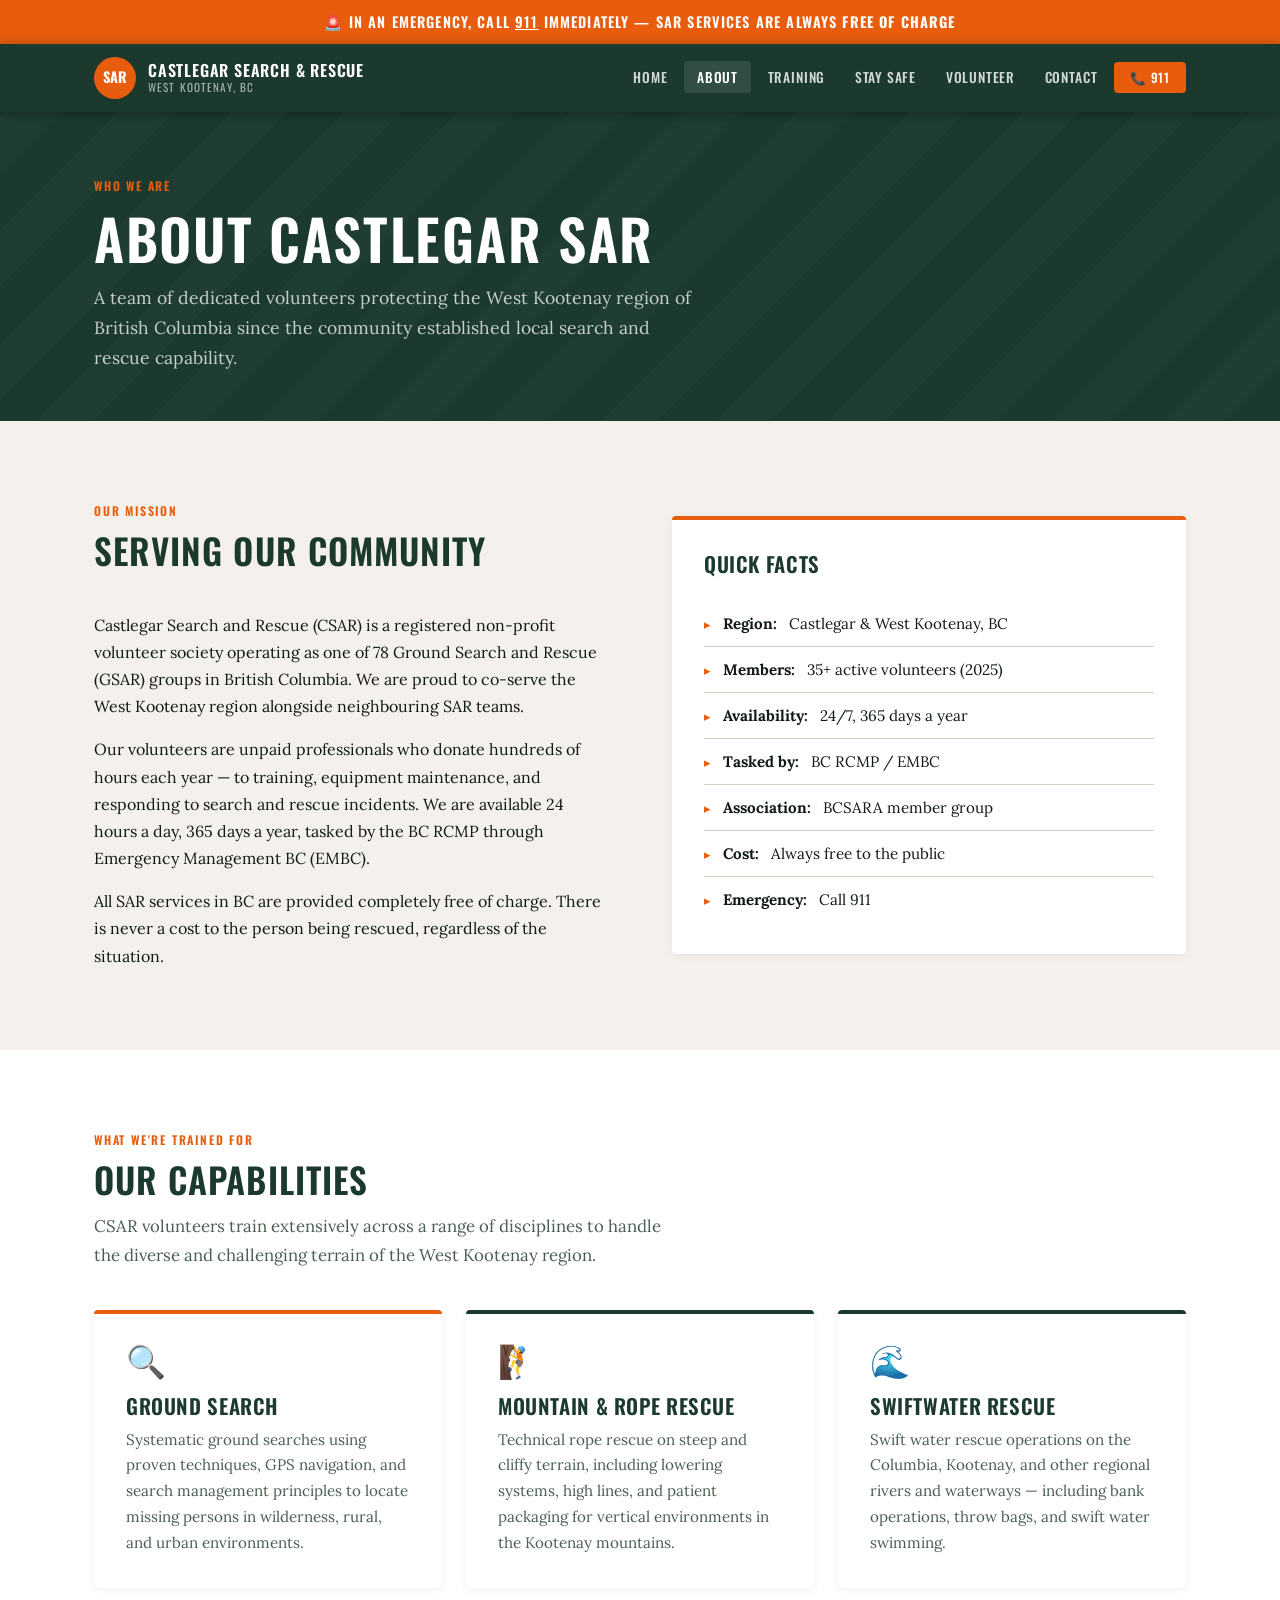
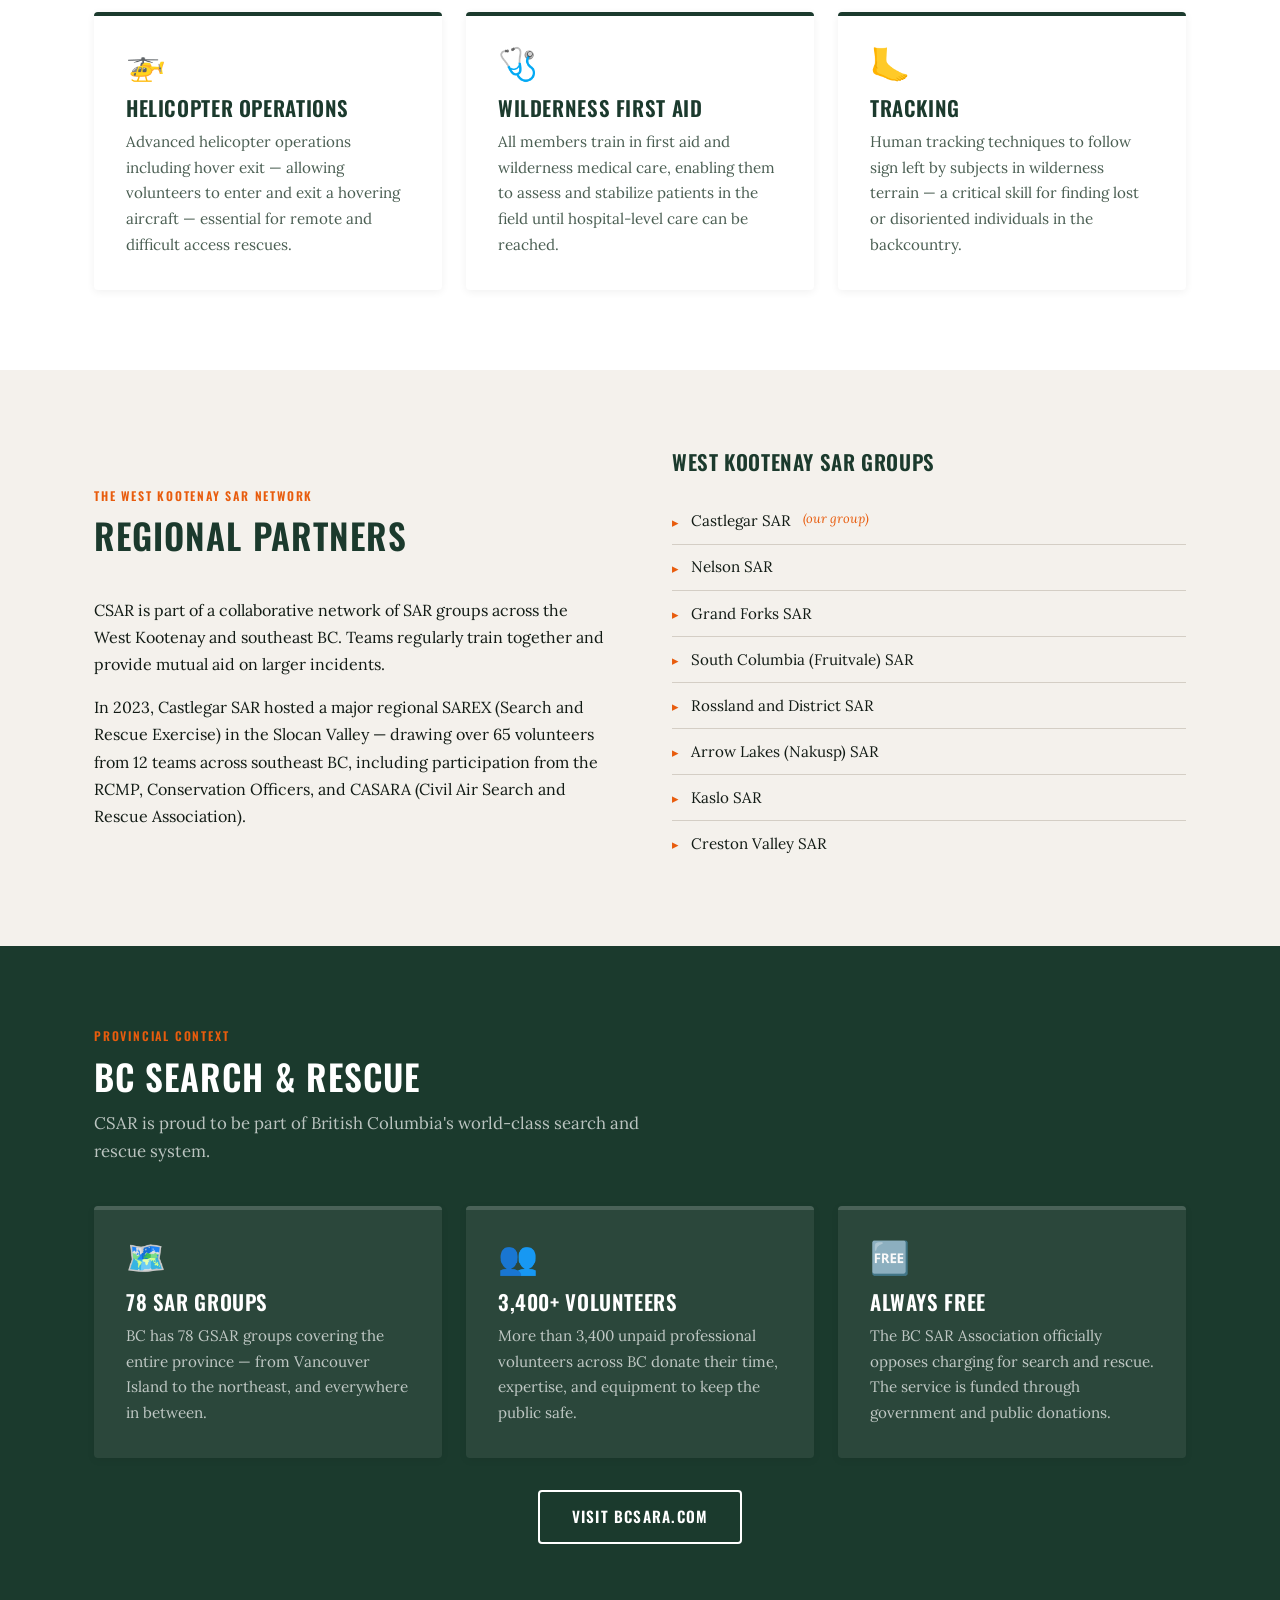
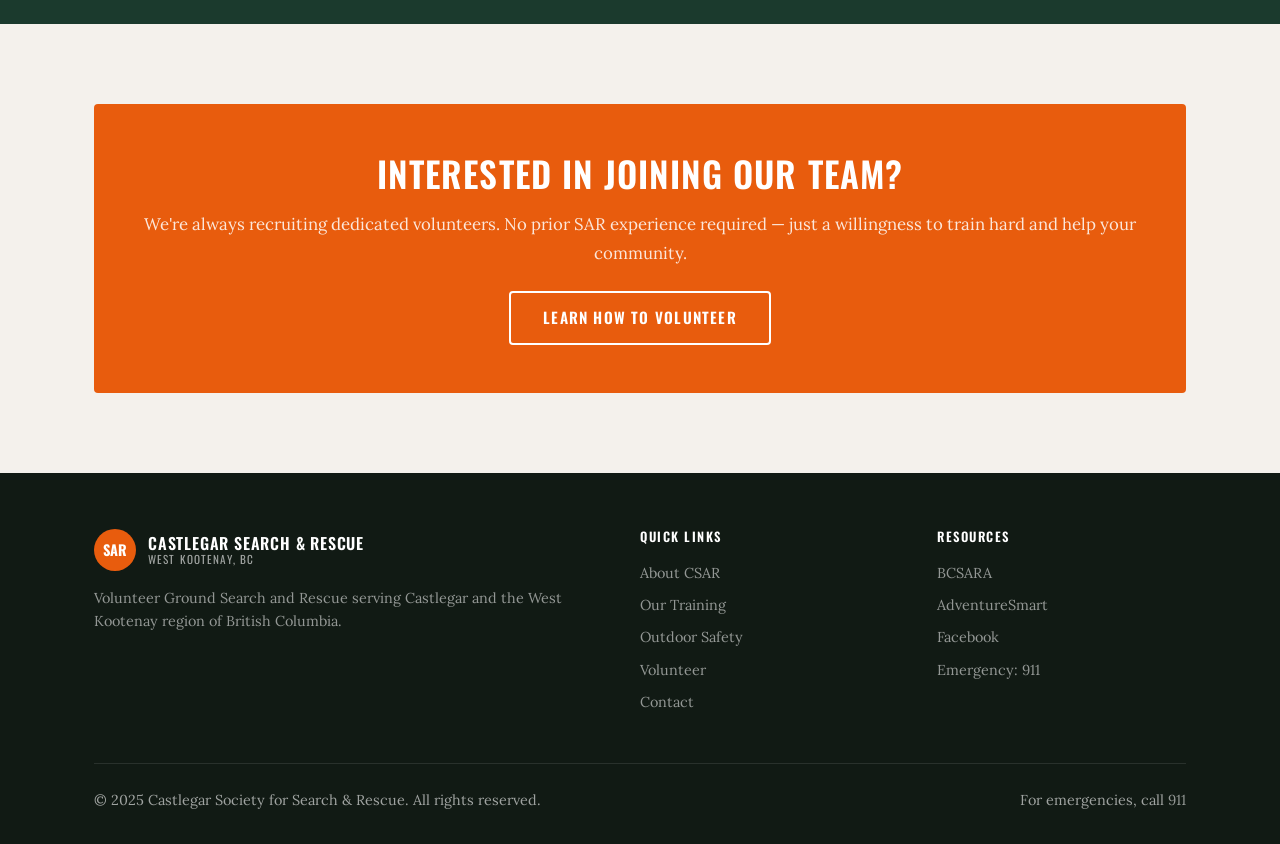
==== www/pages/about.html @ 236cebc7 "Add CSAR website with Docker deployment - Implement static informational website for Castlegar Searc" ====
<!DOCTYPE html>
<html lang="en">
<head>
  <meta charset="UTF-8" />
  <meta name="viewport" content="width=device-width, initial-scale=1.0" />
  <title>About Us | Castlegar Search and Rescue</title>
  <meta name="description" content="Learn about Castlegar Search and Rescue — our mission, history, capabilities, and the West Kootenay region we serve." />
  <link rel="stylesheet" href="../css/style.css" />
  <style>
    .fade-in { opacity: 0; transform: translateY(16px); transition: opacity 0.5s ease, transform 0.5s ease; }
    .fade-in.visible { opacity: 1; transform: none; }
  </style>
</head>
<body>

  <div class="emergency-banner">
    🚨 In an emergency, call <a href="tel:911">911</a> immediately — SAR services are always <strong>free of charge</strong>
  </div>

  <header class="site-header">
    <div class="container nav-inner">
      <a href="../index.html" class="nav-logo">
        <div class="nav-logo-icon">SAR</div>
        <div class="nav-logo-text">
          Castlegar Search &amp; Rescue
          <span>West Kootenay, BC</span>
        </div>
      </a>
      <button class="nav-toggle" aria-label="Toggle navigation" aria-expanded="false">
        <span></span><span></span><span></span>
      </button>
      <ul class="nav-links">
        <li><a href="../index.html">Home</a></li>
        <li><a href="about.html" class="active">About</a></li>
        <li><a href="training.html">Training</a></li>
        <li><a href="safety.html">Stay Safe</a></li>
        <li><a href="volunteer.html">Volunteer</a></li>
        <li><a href="contact.html">Contact</a></li>
        <li><a href="tel:911" class="btn--emergency">📞 911</a></li>
      </ul>
    </div>
  </header>

  <main>

    <div class="page-hero">
      <div class="container">
        <span class="eyebrow">Who We Are</span>
        <h1>About Castlegar SAR</h1>
        <p>A team of dedicated volunteers protecting the West Kootenay region of British Columbia since the community established local search and rescue capability.</p>
      </div>
    </div>

    <!-- Mission -->
    <section class="section">
      <div class="container">
        <div class="two-col">
          <div>
            <div class="section-header">
              <span class="eyebrow">Our Mission</span>
              <h2>Serving Our Community</h2>
            </div>
            <p>
              Castlegar Search and Rescue (CSAR) is a registered non-profit volunteer society operating as one of 78 Ground Search and Rescue (GSAR) groups in British Columbia. We are proud to co-serve the West Kootenay region alongside neighbouring SAR teams.
            </p>
            <p>
              Our volunteers are unpaid professionals who donate hundreds of hours each year — to training, equipment maintenance, and responding to search and rescue incidents. We are available 24 hours a day, 365 days a year, tasked by the BC RCMP through Emergency Management BC (EMBC).
            </p>
            <p>
              All SAR services in BC are provided completely free of charge. There is never a cost to the person being rescued, regardless of the situation.
            </p>
          </div>
          <div>
            <div class="card" style="border-top-color:var(--color-accent);">
              <h3 style="color:var(--color-primary);margin-bottom:1.25rem;">Quick Facts</h3>
              <ul class="info-list">
                <li><strong>Region:</strong> Castlegar &amp; West Kootenay, BC</li>
                <li><strong>Members:</strong> 35+ active volunteers (2025)</li>
                <li><strong>Availability:</strong> 24/7, 365 days a year</li>
                <li><strong>Tasked by:</strong> BC RCMP / EMBC</li>
                <li><strong>Association:</strong> BCSARA member group</li>
                <li><strong>Cost:</strong> Always free to the public</li>
                <li><strong>Emergency:</strong> Call 911</li>
              </ul>
            </div>
          </div>
        </div>
      </div>
    </section>

    <!-- Capabilities -->
    <section class="section section--alt">
      <div class="container">
        <div class="section-header">
          <span class="eyebrow">What We're Trained For</span>
          <h2>Our Capabilities</h2>
          <p>CSAR volunteers train extensively across a range of disciplines to handle the diverse and challenging terrain of the West Kootenay region.</p>
        </div>
        <div class="cards-grid">
          <div class="card card--accent">
            <div class="card-icon">🔍</div>
            <h3>Ground Search</h3>
            <p>Systematic ground searches using proven techniques, GPS navigation, and search management principles to locate missing persons in wilderness, rural, and urban environments.</p>
          </div>
          <div class="card">
            <div class="card-icon">🧗</div>
            <h3>Mountain &amp; Rope Rescue</h3>
            <p>Technical rope rescue on steep and cliffy terrain, including lowering systems, high lines, and patient packaging for vertical environments in the Kootenay mountains.</p>
          </div>
          <div class="card">
            <div class="card-icon">🌊</div>
            <h3>Swiftwater Rescue</h3>
            <p>Swift water rescue operations on the Columbia, Kootenay, and other regional rivers and waterways — including bank operations, throw bags, and swift water swimming.</p>
          </div>
          <div class="card">
            <div class="card-icon">🚁</div>
            <h3>Helicopter Operations</h3>
            <p>Advanced helicopter operations including hover exit — allowing volunteers to enter and exit a hovering aircraft — essential for remote and difficult access rescues.</p>
          </div>
          <div class="card">
            <div class="card-icon">🩺</div>
            <h3>Wilderness First Aid</h3>
            <p>All members train in first aid and wilderness medical care, enabling them to assess and stabilize patients in the field until hospital-level care can be reached.</p>
          </div>
          <div class="card">
            <div class="card-icon">🦶</div>
            <h3>Tracking</h3>
            <p>Human tracking techniques to follow sign left by subjects in wilderness terrain — a critical skill for finding lost or disoriented individuals in the backcountry.</p>
          </div>
        </div>
      </div>
    </section>

    <!-- Regional Partners -->
    <section class="section">
      <div class="container">
        <div class="two-col">
          <div>
            <div class="section-header">
              <span class="eyebrow">The West Kootenay SAR Network</span>
              <h2>Regional Partners</h2>
            </div>
            <p>
              CSAR is part of a collaborative network of SAR groups across the West Kootenay and southeast BC. Teams regularly train together and provide mutual aid on larger incidents.
            </p>
            <p>
              In 2023, Castlegar SAR hosted a major regional SAREX (Search and Rescue Exercise) in the Slocan Valley — drawing over 65 volunteers from 12 teams across southeast BC, including participation from the RCMP, Conservation Officers, and CASARA (Civil Air Search and Rescue Association).
            </p>
          </div>
          <div>
            <h3 style="color:var(--color-primary);margin-bottom:1rem;font-family:'Oswald',sans-serif;letter-spacing:0.03em;text-transform:uppercase;">West Kootenay SAR Groups</h3>
            <ul class="info-list">
              <li>Castlegar SAR <em style="color:var(--color-accent);font-size:0.8rem;">(our group)</em></li>
              <li>Nelson SAR</li>
              <li>Grand Forks SAR</li>
              <li>South Columbia (Fruitvale) SAR</li>
              <li>Rossland and District SAR</li>
              <li>Arrow Lakes (Nakusp) SAR</li>
              <li>Kaslo SAR</li>
              <li>Creston Valley SAR</li>
            </ul>
          </div>
        </div>
      </div>
    </section>

    <!-- BCSARA Context -->
    <section class="section section--dark">
      <div class="container">
        <div class="section-header">
          <span class="eyebrow">Provincial Context</span>
          <h2>BC Search &amp; Rescue</h2>
          <p>CSAR is proud to be part of British Columbia's world-class search and rescue system.</p>
        </div>
        <div class="cards-grid" style="margin-top:2rem;">
          <div class="card" style="background:rgba(255,255,255,0.07);border-color:rgba(255,255,255,0.15);color:#fff;">
            <div class="card-icon">🗺️</div>
            <h3 style="color:#fff;">78 SAR Groups</h3>
            <p style="color:rgba(255,255,255,0.7);">BC has 78 GSAR groups covering the entire province — from Vancouver Island to the northeast, and everywhere in between.</p>
          </div>
          <div class="card" style="background:rgba(255,255,255,0.07);border-color:rgba(255,255,255,0.15);color:#fff;">
            <div class="card-icon">👥</div>
            <h3 style="color:#fff;">3,400+ Volunteers</h3>
            <p style="color:rgba(255,255,255,0.7);">More than 3,400 unpaid professional volunteers across BC donate their time, expertise, and equipment to keep the public safe.</p>
          </div>
          <div class="card" style="background:rgba(255,255,255,0.07);border-color:rgba(255,255,255,0.15);color:#fff;">
            <div class="card-icon">🆓</div>
            <h3 style="color:#fff;">Always Free</h3>
            <p style="color:rgba(255,255,255,0.7);">The BC SAR Association officially opposes charging for search and rescue. The service is funded through government and public donations.</p>
          </div>
        </div>
        <div style="margin-top:2rem;text-align:center;">
          <a href="https://bcsara.com" target="_blank" rel="noopener" class="btn btn--outline">Visit BCSARA.com</a>
        </div>
      </div>
    </section>

    <!-- CTA -->
    <section class="section">
      <div class="container">
        <div class="cta-block">
          <h2>Interested in Joining Our Team?</h2>
          <p>We're always recruiting dedicated volunteers. No prior SAR experience required — just a willingness to train hard and help your community.</p>
          <a href="volunteer.html" class="btn btn--outline">Learn How to Volunteer</a>
        </div>
      </div>
    </section>

  </main>

  <footer class="site-footer">
    <div class="container">
      <div class="footer-grid">
        <div class="footer-brand">
          <a href="../index.html" class="nav-logo" style="margin-bottom:1rem;">
            <div class="nav-logo-icon">SAR</div>
            <div class="nav-logo-text" style="color:#fff;">
              Castlegar Search &amp; Rescue
              <span>West Kootenay, BC</span>
            </div>
          </a>
          <p>Volunteer Ground Search and Rescue serving Castlegar and the West Kootenay region of British Columbia.</p>
        </div>
        <div class="footer-col">
          <h4>Quick Links</h4>
          <ul>
            <li><a href="about.html">About CSAR</a></li>
            <li><a href="training.html">Our Training</a></li>
            <li><a href="safety.html">Outdoor Safety</a></li>
            <li><a href="volunteer.html">Volunteer</a></li>
            <li><a href="contact.html">Contact</a></li>
          </ul>
        </div>
        <div class="footer-col">
          <h4>Resources</h4>
          <ul>
            <li><a href="https://bcsara.com" target="_blank" rel="noopener">BCSARA</a></li>
            <li><a href="https://www.adventuresmart.ca" target="_blank" rel="noopener">AdventureSmart</a></li>
            <li><a href="https://www.facebook.com/CastlegarSAR" target="_blank" rel="noopener">Facebook</a></li>
            <li><a href="tel:911">Emergency: 911</a></li>
          </ul>
        </div>
      </div>
      <div class="footer-bottom">
        <span>© 2025 Castlegar Society for Search &amp; Rescue. All rights reserved.</span>
        <span>For emergencies, call <a href="tel:911">911</a></span>
      </div>
    </div>
  </footer>

  <script src="../js/main.js"></script>
</body>
</html>
---- www/css/style.css ----
/* ============================================
   Castlegar Search and Rescue — Global Styles
   ============================================ */

@import url('https://fonts.googleapis.com/css2?family=Oswald:wght@400;500;600;700&family=Lora:ital,wght@0,400;0,500;0,600;1,400&display=swap');

/* ── CSS Variables ─────────────────────────── */
:root {
  --color-primary:  #1B3A2D;
  --color-accent:   #E85C0D;
  --color-light:    #F4F1EC;
  --color-dark:     #111A14;
  --color-mid:      #4A5E52;
  --color-white:    #FFFFFF;
  --color-border:   #D4CEC5;

  --font-heading: 'Oswald', sans-serif;
  --font-body:    'Lora', serif;

  --max-width: 1140px;
  --radius: 4px;
  --transition: 0.25s ease;
}

/* ── Reset ─────────────────────────────────── */
*, *::before, *::after { box-sizing: border-box; margin: 0; padding: 0; }
html { scroll-behavior: smooth; font-size: 16px; }
body {
  font-family: var(--font-body);
  color: var(--color-dark);
  background: var(--color-light);
  line-height: 1.7;
}
img { display: block; max-width: 100%; }
a { color: inherit; text-decoration: none; }
ul { list-style: none; }

/* ── Typography ────────────────────────────── */
h1, h2, h3, h4, h5 {
  font-family: var(--font-heading);
  font-weight: 600;
  line-height: 1.2;
  letter-spacing: 0.03em;
  text-transform: uppercase;
}
h1 { font-size: clamp(2rem, 5vw, 3.5rem); }
h2 { font-size: clamp(1.5rem, 3vw, 2.2rem); }
h3 { font-size: 1.3rem; }
p  { margin-bottom: 1rem; }
p:last-child { margin-bottom: 0; }

/* ── Layout Helpers ────────────────────────── */
.container {
  max-width: var(--max-width);
  margin: 0 auto;
  padding: 0 1.5rem;
}
.section {
  padding: 5rem 0;
}
.section--alt {
  background: var(--color-white);
}
.section--dark {
  background: var(--color-primary);
  color: var(--color-light);
}

/* ── Buttons ───────────────────────────────── */
.btn {
  display: inline-block;
  padding: 0.75rem 2rem;
  font-family: var(--font-heading);
  font-size: 0.95rem;
  font-weight: 600;
  letter-spacing: 0.08em;
  text-transform: uppercase;
  border-radius: var(--radius);
  cursor: pointer;
  transition: var(--transition);
  border: 2px solid transparent;
}
.btn--primary {
  background: var(--color-accent);
  color: var(--color-white);
  border-color: var(--color-accent);
}
.btn--primary:hover {
  background: transparent;
  color: var(--color-accent);
}
.btn--outline {
  background: transparent;
  color: var(--color-white);
  border-color: var(--color-white);
}
.btn--outline:hover {
  background: var(--color-white);
  color: var(--color-primary);
}
.btn--dark {
  background: var(--color-primary);
  color: var(--color-white);
  border-color: var(--color-primary);
}
.btn--dark:hover {
  background: transparent;
  color: var(--color-primary);
}

/* ── Navigation ────────────────────────────── */
.site-header {
  position: sticky;
  top: 0;
  z-index: 100;
  background: var(--color-primary);
  box-shadow: 0 2px 12px rgba(0,0,0,0.3);
}
.nav-inner {
  display: flex;
  align-items: center;
  justify-content: space-between;
  height: 68px;
}
.nav-logo {
  display: flex;
  align-items: center;
  gap: 0.75rem;
  color: var(--color-white);
}
.nav-logo-icon {
  width: 42px;
  height: 42px;
  background: var(--color-accent);
  border-radius: 50%;
  display: flex;
  align-items: center;
  justify-content: center;
  font-family: var(--font-heading);
  font-weight: 700;
  font-size: 0.9rem;
  color: var(--color-white);
  flex-shrink: 0;
}
.nav-logo-text {
  font-family: var(--font-heading);
  font-weight: 600;
  font-size: 1rem;
  letter-spacing: 0.05em;
  text-transform: uppercase;
  line-height: 1.2;
}
.nav-logo-text span {
  display: block;
  font-size: 0.7rem;
  font-weight: 400;
  color: rgba(255,255,255,0.6);
  letter-spacing: 0.1em;
}
.nav-links {
  display: flex;
  gap: 0.25rem;
  align-items: center;
}
.nav-links a {
  font-family: var(--font-heading);
  font-size: 0.85rem;
  font-weight: 500;
  letter-spacing: 0.06em;
  text-transform: uppercase;
  color: rgba(255,255,255,0.8);
  padding: 0.4rem 0.8rem;
  border-radius: var(--radius);
  transition: var(--transition);
}
.nav-links a:hover,
.nav-links a.active {
  color: var(--color-white);
  background: rgba(255,255,255,0.1);
}
.nav-links .btn--emergency {
  background: var(--color-accent);
  color: var(--color-white);
  padding: 0.4rem 1rem;
  border-radius: var(--radius);
  font-size: 0.8rem;
}
.nav-links .btn--emergency:hover {
  background: #c94e0a;
}
.nav-toggle {
  display: none;
  flex-direction: column;
  gap: 5px;
  cursor: pointer;
  padding: 0.5rem;
  background: none;
  border: none;
}
.nav-toggle span {
  display: block;
  width: 24px;
  height: 2px;
  background: var(--color-white);
  border-radius: 2px;
  transition: var(--transition);
}

/* ── Emergency Banner ──────────────────────── */
.emergency-banner {
  background: var(--color-accent);
  color: var(--color-white);
  text-align: center;
  padding: 0.6rem 1.5rem;
  font-family: var(--font-heading);
  font-size: 0.9rem;
  font-weight: 600;
  letter-spacing: 0.08em;
  text-transform: uppercase;
}
.emergency-banner a {
  color: var(--color-white);
  text-decoration: underline;
}

/* ── Hero ───────────────────────────────────── */
.hero {
  background: var(--color-primary);
  color: var(--color-white);
  padding: 6rem 0 5rem;
  position: relative;
  overflow: hidden;
}
.hero::before {
  content: '';
  position: absolute;
  inset: 0;
  background: 
    repeating-linear-gradient(
      -45deg,
      transparent,
      transparent 40px,
      rgba(255,255,255,0.02) 40px,
      rgba(255,255,255,0.02) 80px
    );
}
.hero-inner {
  position: relative;
  z-index: 1;
  max-width: 780px;
}
.hero-badge {
  display: inline-block;
  background: var(--color-accent);
  color: var(--color-white);
  font-family: var(--font-heading);
  font-size: 0.75rem;
  font-weight: 600;
  letter-spacing: 0.15em;
  text-transform: uppercase;
  padding: 0.3rem 0.9rem;
  border-radius: 2px;
  margin-bottom: 1.5rem;
}
.hero h1 {
  margin-bottom: 1.25rem;
  color: var(--color-white);
}
.hero h1 span { color: var(--color-accent); }
.hero-lead {
  font-size: 1.15rem;
  color: rgba(255,255,255,0.8);
  margin-bottom: 2rem;
  max-width: 600px;
}
.hero-actions { display: flex; gap: 1rem; flex-wrap: wrap; }

/* ── Stats Bar ──────────────────────────────── */
.stats-bar {
  background: var(--color-dark);
  padding: 2.5rem 0;
}
.stats-grid {
  display: grid;
  grid-template-columns: repeat(auto-fit, minmax(160px, 1fr));
  gap: 2rem;
  text-align: center;
}
.stat-number {
  font-family: var(--font-heading);
  font-size: 2.5rem;
  font-weight: 700;
  color: var(--color-accent);
  line-height: 1;
}
.stat-label {
  font-family: var(--font-heading);
  font-size: 0.75rem;
  font-weight: 500;
  letter-spacing: 0.1em;
  text-transform: uppercase;
  color: rgba(255,255,255,0.6);
  margin-top: 0.4rem;
}

/* ── Cards ──────────────────────────────────── */
.cards-grid {
  display: grid;
  grid-template-columns: repeat(auto-fit, minmax(260px, 1fr));
  gap: 1.5rem;
  margin-top: 2.5rem;
}
.card {
  background: var(--color-white);
  border-radius: var(--radius);
  padding: 2rem;
  border-top: 4px solid var(--color-primary);
  transition: var(--transition);
  box-shadow: 0 2px 8px rgba(0,0,0,0.06);
}
.card:hover {
  transform: translateY(-3px);
  box-shadow: 0 8px 24px rgba(0,0,0,0.1);
}
.card--accent { border-top-color: var(--color-accent); }
.card-icon {
  font-size: 2rem;
  margin-bottom: 1rem;
  line-height: 1;
}
.card h3 { margin-bottom: 0.5rem; color: var(--color-primary); }
.card p { font-size: 0.95rem; color: var(--color-mid); }

/* ── Section Headers ────────────────────────── */
.section-header {
  margin-bottom: 2.5rem;
}
.section-header .eyebrow {
  font-family: var(--font-heading);
  font-size: 0.75rem;
  font-weight: 600;
  letter-spacing: 0.15em;
  text-transform: uppercase;
  color: var(--color-accent);
  display: block;
  margin-bottom: 0.5rem;
}
.section-header h2 { color: var(--color-primary); }
.section--dark .section-header h2 { color: var(--color-white); }
.section-header p {
  font-size: 1.05rem;
  color: var(--color-mid);
  max-width: 580px;
  margin-top: 0.75rem;
}
.section--dark .section-header p { color: rgba(255,255,255,0.7); }

/* ── Two-column layout ───────────────────────── */
.two-col {
  display: grid;
  grid-template-columns: 1fr 1fr;
  gap: 4rem;
  align-items: center;
}
.two-col--reverse { direction: rtl; }
.two-col--reverse > * { direction: ltr; }

/* ── Info List ──────────────────────────────── */
.info-list { margin-top: 1.5rem; }
.info-list li {
  padding: 0.6rem 0;
  border-bottom: 1px solid var(--color-border);
  display: flex;
  align-items: flex-start;
  gap: 0.75rem;
  font-size: 0.95rem;
}
.info-list li:last-child { border-bottom: none; }
.info-list li::before {
  content: '▸';
  color: var(--color-accent);
  font-size: 0.8rem;
  flex-shrink: 0;
  margin-top: 0.2rem;
}

/* ── Call to Action Block ───────────────────── */
.cta-block {
  background: var(--color-accent);
  color: var(--color-white);
  border-radius: var(--radius);
  padding: 3rem;
  text-align: center;
}
.cta-block h2 { color: var(--color-white); margin-bottom: 1rem; }
.cta-block p { color: rgba(255,255,255,0.85); margin-bottom: 1.5rem; font-size: 1.05rem; }

/* ── Page Header (inner pages) ─────────────── */
.page-hero {
  background: var(--color-primary);
  color: var(--color-white);
  padding: 4rem 0 3rem;
  position: relative;
  overflow: hidden;
}
.page-hero::before {
  content: '';
  position: absolute;
  inset: 0;
  background: repeating-linear-gradient(-45deg, transparent, transparent 40px, rgba(255,255,255,0.02) 40px, rgba(255,255,255,0.02) 80px);
}
.page-hero .container { position: relative; z-index: 1; }
.page-hero .eyebrow {
  font-family: var(--font-heading);
  font-size: 0.75rem;
  font-weight: 600;
  letter-spacing: 0.15em;
  text-transform: uppercase;
  color: var(--color-accent);
  display: block;
  margin-bottom: 0.5rem;
}
.page-hero h1 { color: var(--color-white); }
.page-hero p { color: rgba(255,255,255,0.75); margin-top: 0.75rem; font-size: 1.1rem; max-width: 600px; }

/* ── Footer ─────────────────────────────────── */
.site-footer {
  background: var(--color-dark);
  color: rgba(255,255,255,0.6);
  padding: 3.5rem 0 2rem;
  font-size: 0.9rem;
}
.footer-grid {
  display: grid;
  grid-template-columns: 2fr 1fr 1fr;
  gap: 3rem;
  margin-bottom: 2.5rem;
}
.footer-brand .nav-logo { margin-bottom: 1rem; }
.footer-brand p { line-height: 1.6; color: rgba(255,255,255,0.55); }
.footer-col h4 {
  font-family: var(--font-heading);
  font-size: 0.8rem;
  font-weight: 600;
  letter-spacing: 0.12em;
  text-transform: uppercase;
  color: var(--color-white);
  margin-bottom: 1rem;
}
.footer-col ul li { margin-bottom: 0.5rem; }
.footer-col ul a {
  color: rgba(255,255,255,0.55);
  transition: var(--transition);
}
.footer-col ul a:hover { color: var(--color-accent); }
.footer-bottom {
  border-top: 1px solid rgba(255,255,255,0.1);
  padding-top: 1.5rem;
  display: flex;
  justify-content: space-between;
  align-items: center;
  flex-wrap: wrap;
  gap: 0.5rem;
}
.footer-bottom a { color: rgba(255,255,255,0.55); }
.footer-bottom a:hover { color: var(--color-accent); }

/* ── Responsive ──────────────────────────────── */
@media (max-width: 900px) {
  .two-col { grid-template-columns: 1fr; gap: 2.5rem; }
  .two-col--reverse { direction: ltr; }
  .footer-grid { grid-template-columns: 1fr 1fr; }
  .footer-brand { grid-column: span 2; }
}

@media (max-width: 768px) {
  .nav-links {
    display: none;
    position: absolute;
    top: 68px;
    left: 0;
    right: 0;
    background: var(--color-primary);
    padding: 1rem 1.5rem 1.5rem;
    flex-direction: column;
    align-items: flex-start;
    box-shadow: 0 4px 12px rgba(0,0,0,0.3);
  }
  .nav-links.open { display: flex; }
  .nav-toggle { display: flex; }
  .site-header { position: relative; }
  .footer-grid { grid-template-columns: 1fr; }
  .footer-brand { grid-column: span 1; }
  .section { padding: 3.5rem 0; }
}

@media (max-width: 480px) {
  .hero { padding: 4rem 0 3.5rem; }
  .hero-actions { flex-direction: column; }
  .hero-actions .btn { text-align: center; }
  .cta-block { padding: 2rem 1.5rem; }
}
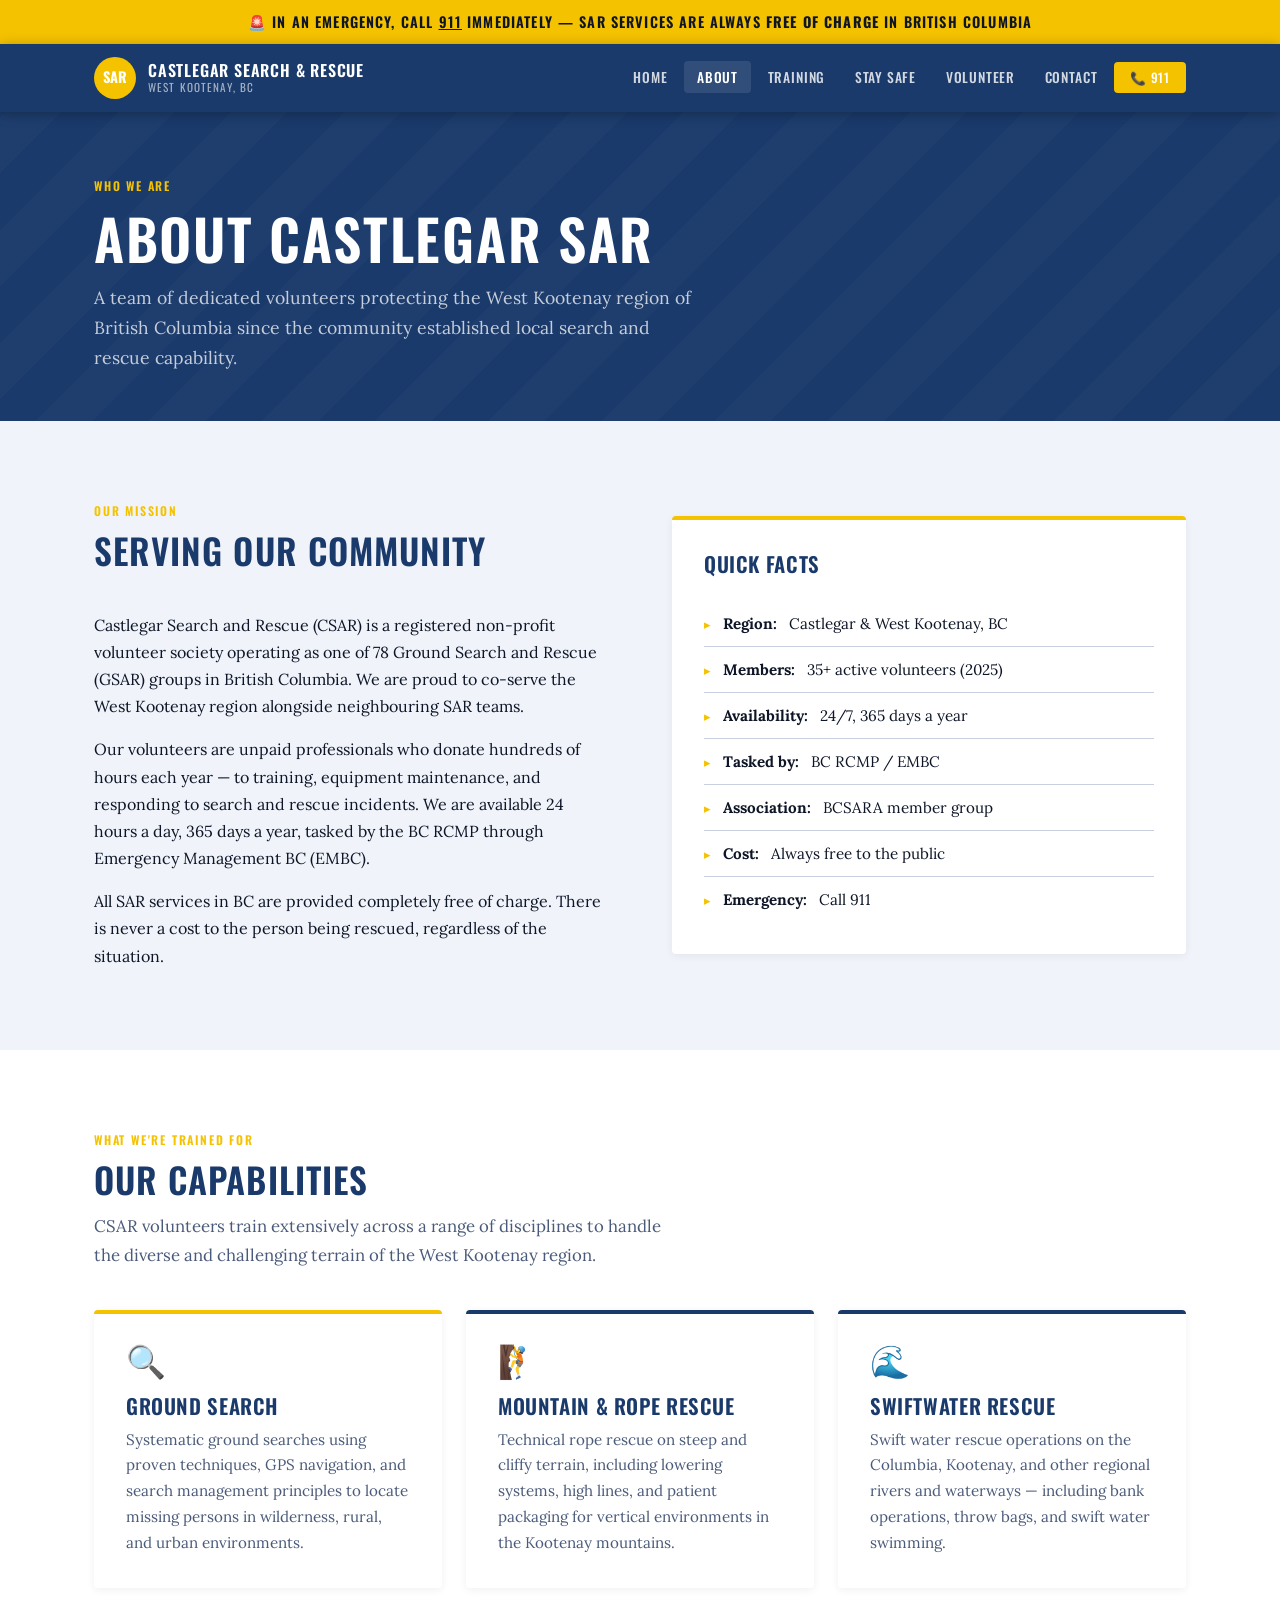
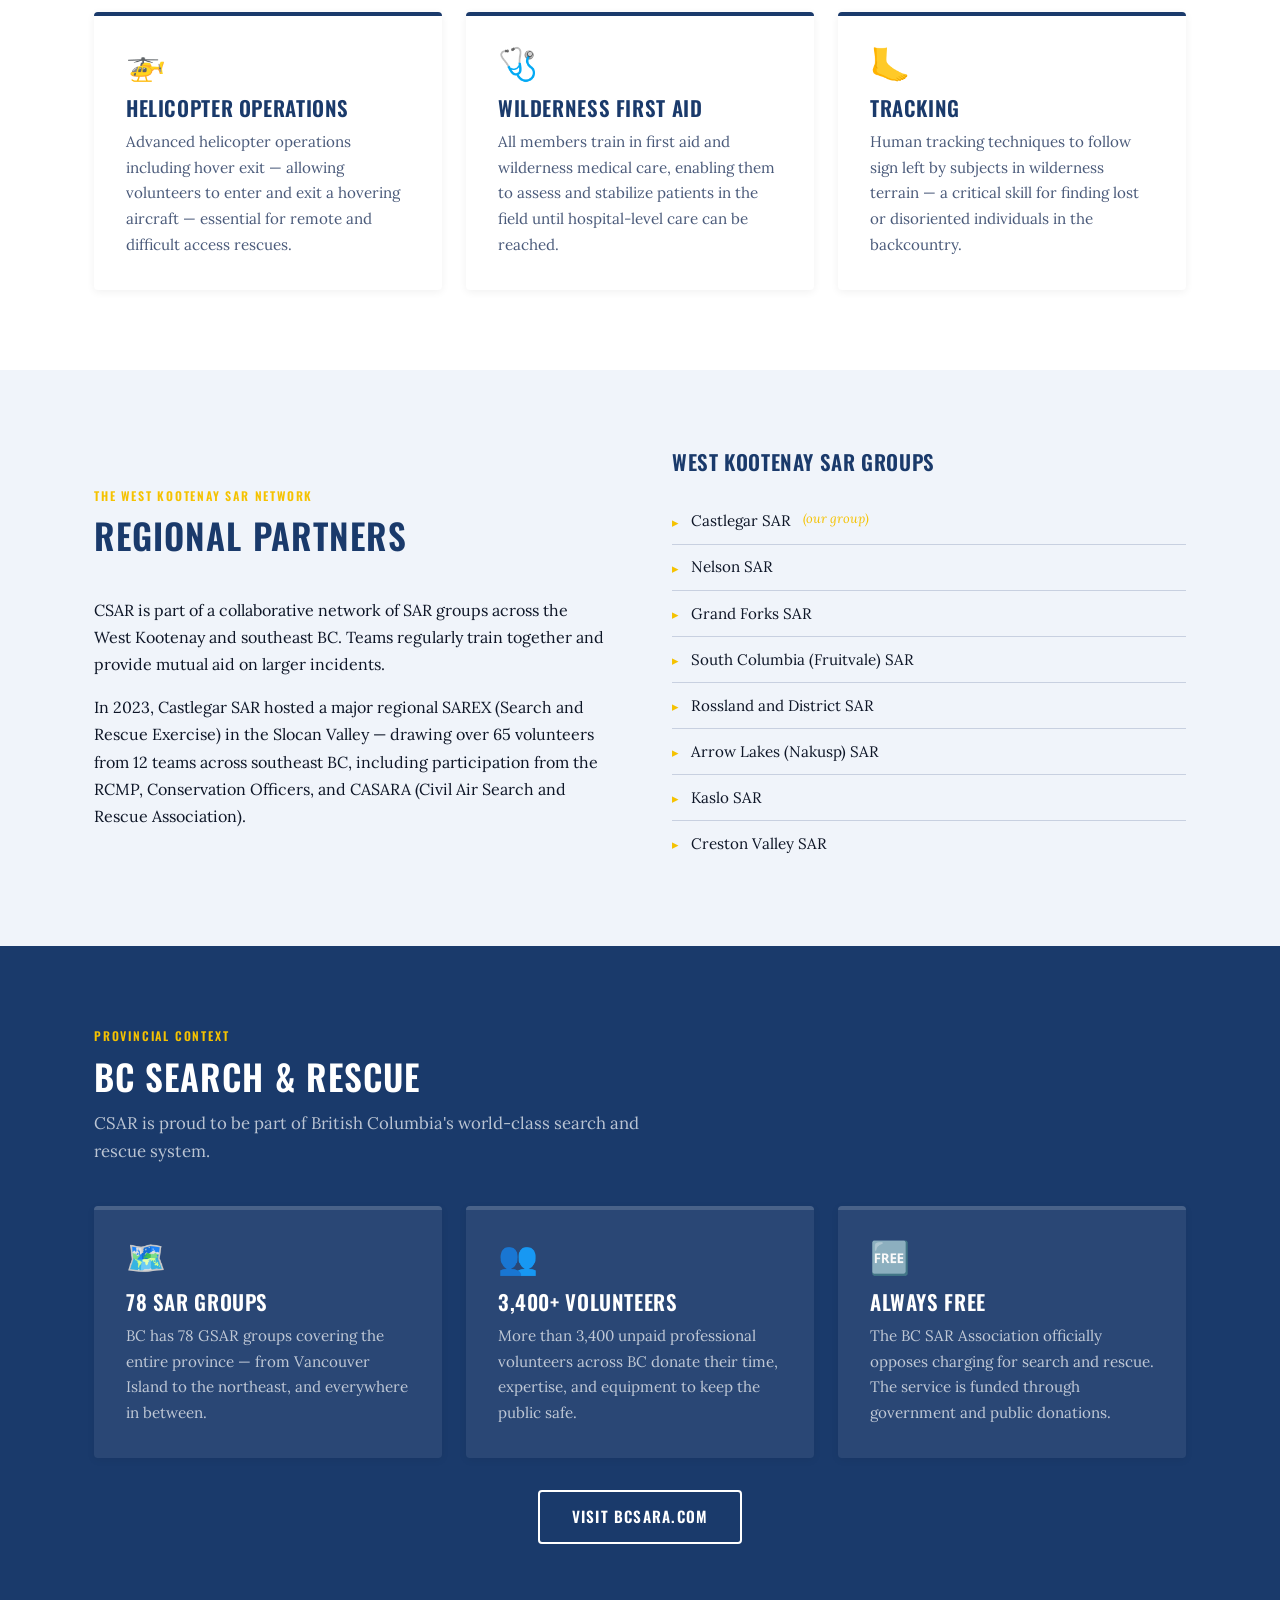
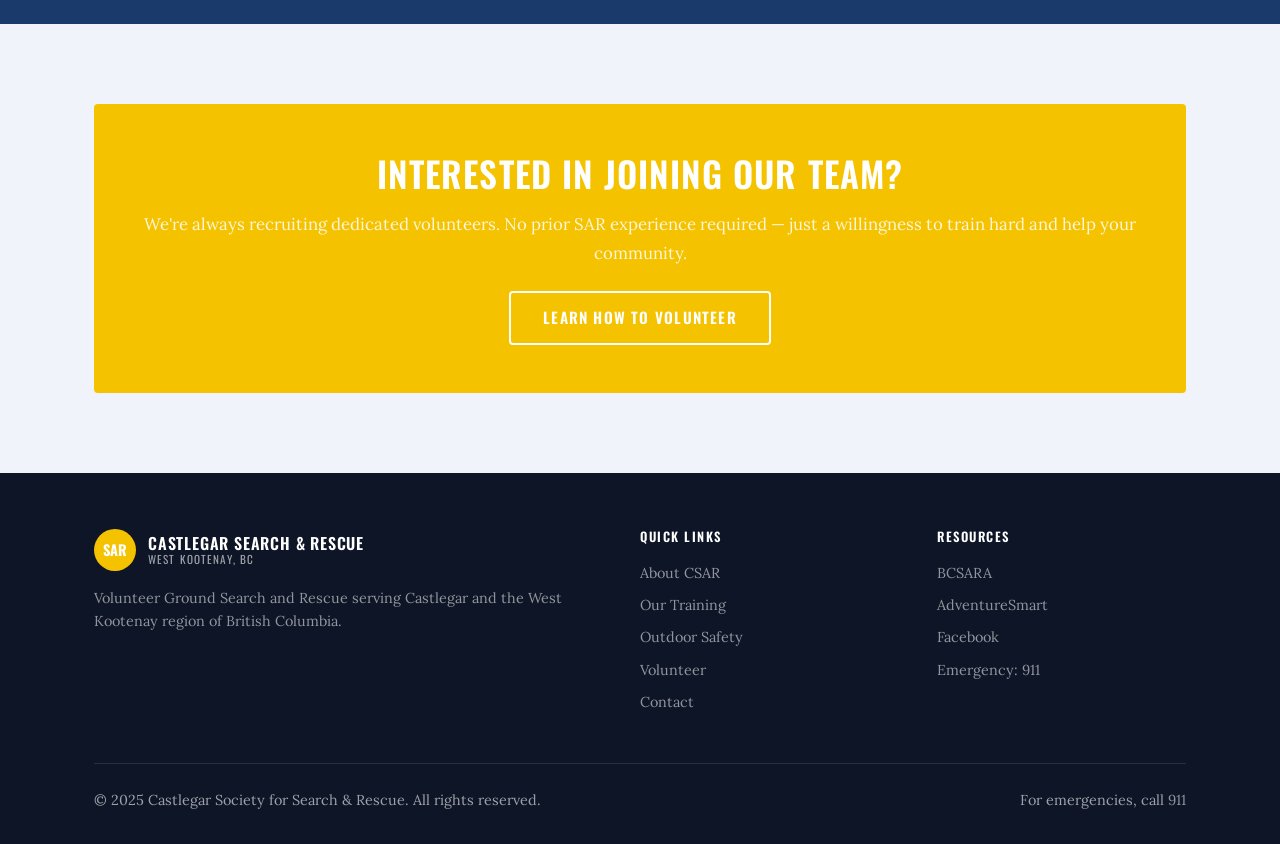
==== commit 9c857be8: "Update emergency banner and fix local dev setup - Hardcode yellow (#F5C200) and dark blue text on em" ====
--- a/www/pages/about.html
+++ b/www/pages/about.html
@@ -5,6 +5,12 @@
   <meta name="viewport" content="width=device-width, initial-scale=1.0" />
   <title>About Us | Castlegar Search and Rescue</title>
   <meta name="description" content="Learn about Castlegar Search and Rescue — our mission, history, capabilities, and the West Kootenay region we serve." />
+  <link rel="canonical" href="https://castlegarsar.ca/pages/about.html" />
+  <meta property="og:type" content="website" />
+  <meta property="og:site_name" content="Castlegar Search and Rescue" />
+  <meta property="og:url" content="https://castlegarsar.ca/pages/about.html" />
+  <meta property="og:title" content="About Us | Castlegar Search and Rescue" />
+  <meta property="og:description" content="Learn about Castlegar Search and Rescue — our mission, history, capabilities, and the West Kootenay region we serve." />
   <link rel="stylesheet" href="../css/style.css" />
   <style>
     .fade-in { opacity: 0; transform: translateY(16px); transition: opacity 0.5s ease, transform 0.5s ease; }
@@ -14,7 +20,7 @@
 <body>
 
   <div class="emergency-banner">
-    🚨 In an emergency, call <a href="tel:911">911</a> immediately — SAR services are always <strong>free of charge</strong>
+    🚨 In an emergency, call <a href="tel:911">911</a> immediately — SAR services are always <strong>free of charge</strong> in British Columbia
   </div>
 
   <header class="site-header">
--- a/www/css/style.css
+++ b/www/css/style.css
@@ -6,13 +6,13 @@
 
 /* ── CSS Variables ─────────────────────────── */
 :root {
-  --color-primary:  #1B3A2D;
-  --color-accent:   #E85C0D;
-  --color-light:    #F4F1EC;
-  --color-dark:     #111A14;
-  --color-mid:      #4A5E52;
+  --color-primary:  #1A3A6B;
+  --color-accent:   #F5C200;
+  --color-light:    #F0F4FA;
+  --color-dark:     #0D1526;
+  --color-mid:      #4A5A7A;
   --color-white:    #FFFFFF;
-  --color-border:   #D4CEC5;
+  --color-border:   #C8D0E0;
 
   --font-heading: 'Oswald', sans-serif;
   --font-body:    'Lora', serif;
@@ -208,8 +208,8 @@
 
 /* ── Emergency Banner ──────────────────────── */
 .emergency-banner {
-  background: var(--color-accent);
-  color: var(--color-white);
+  background: #F5C200;
+  color: var(--color-dark);
   text-align: center;
   padding: 0.6rem 1.5rem;
   font-family: var(--font-heading);
@@ -219,7 +219,7 @@
   text-transform: uppercase;
 }
 .emergency-banner a {
-  color: var(--color-white);
+  color: var(--color-dark);
   text-decoration: underline;
 }
 
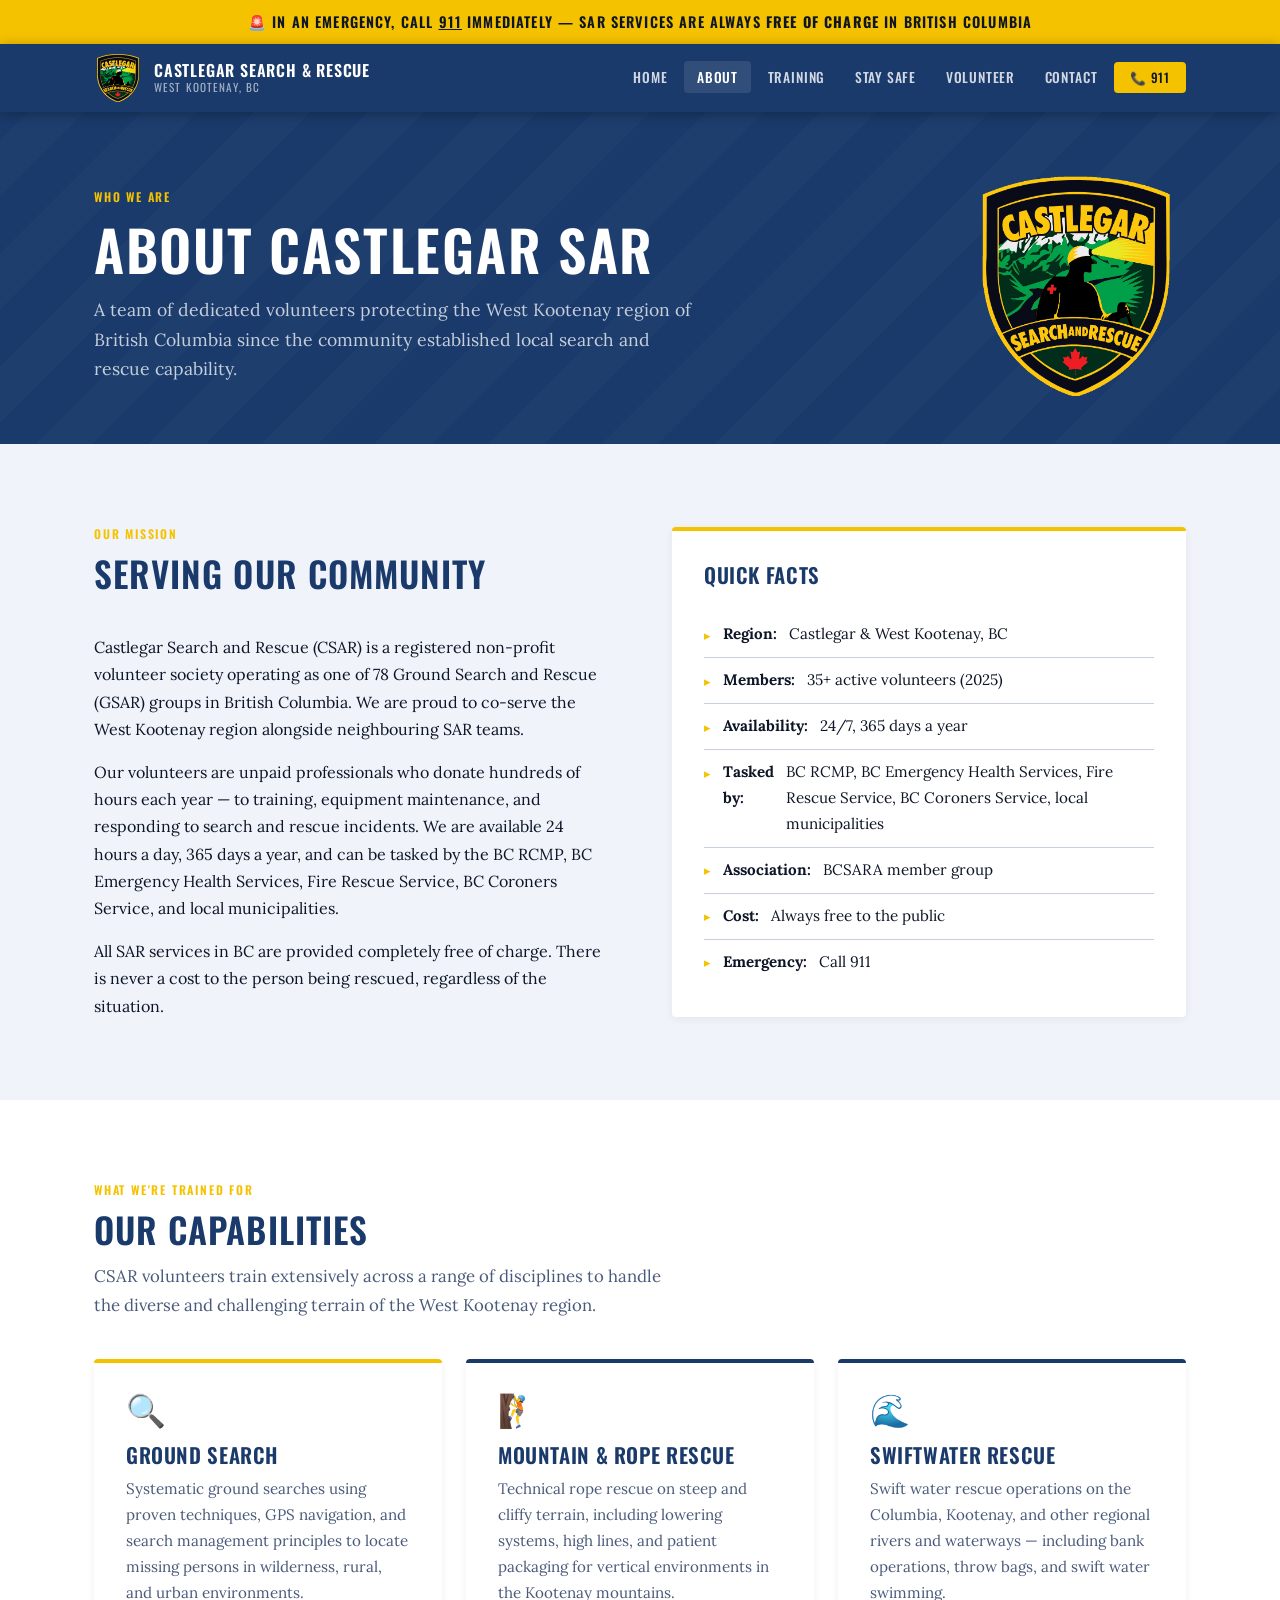
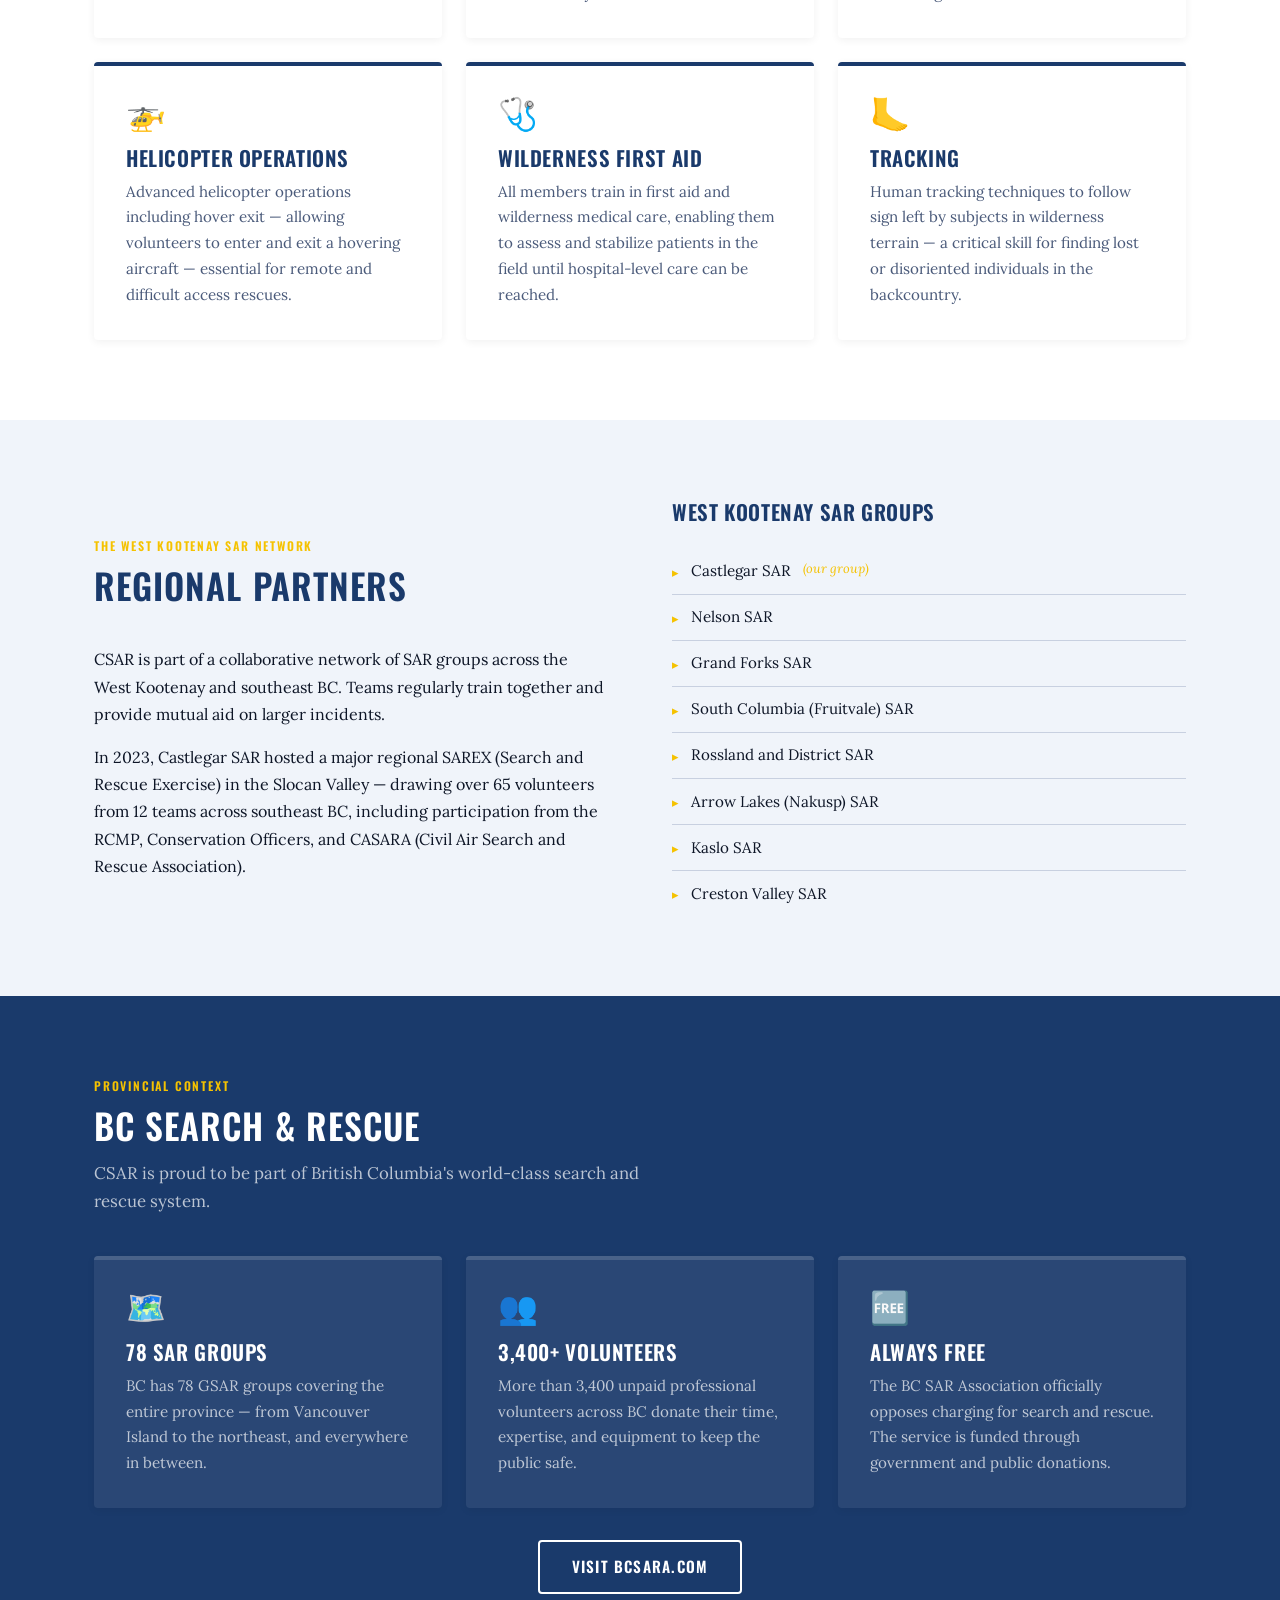
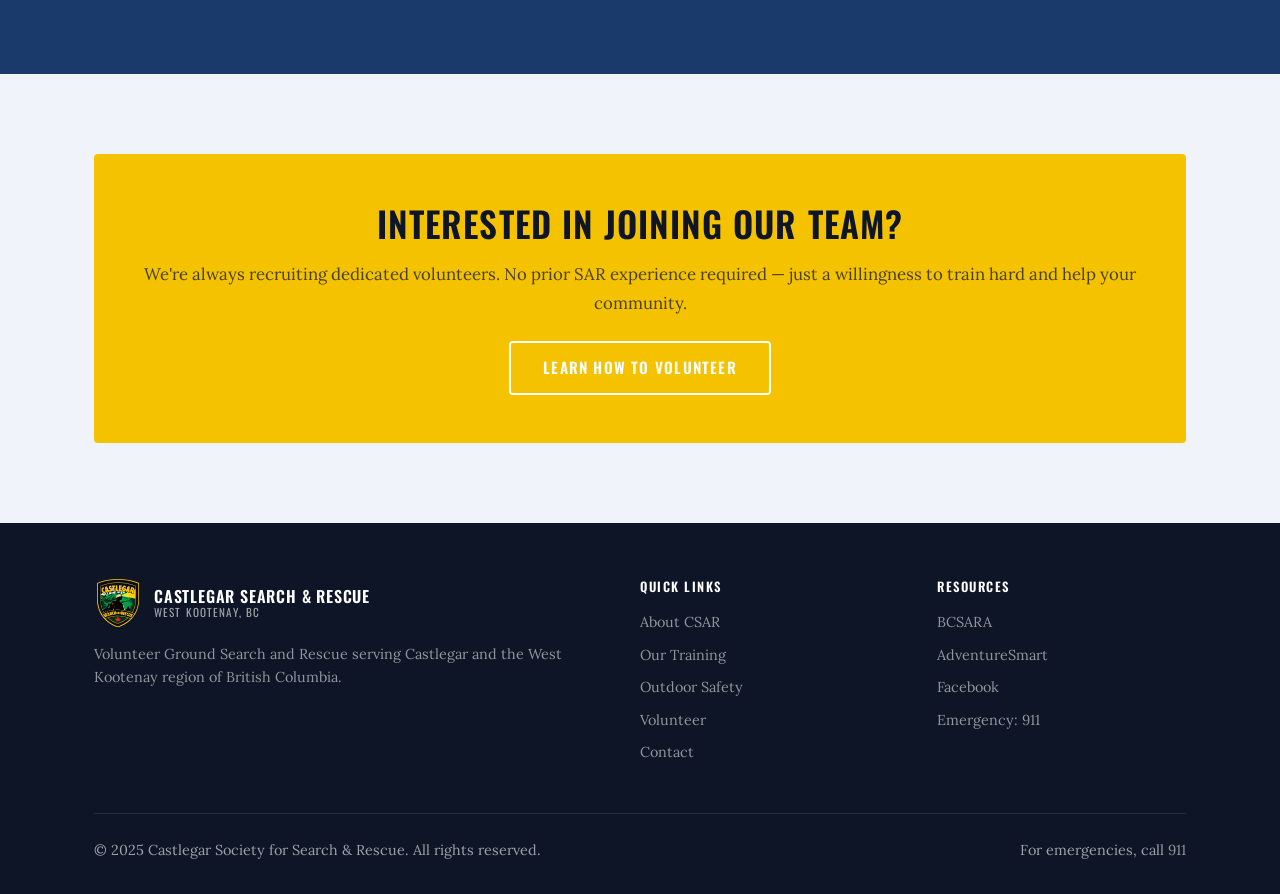
==== commit 6dd3232e: "Add CSAR logo, donations block, and content updates - Replace SAR text circle with CSARLOGO.png in n" ====
--- a/www/pages/about.html
+++ b/www/pages/about.html
@@ -26,7 +26,7 @@
   <header class="site-header">
     <div class="container nav-inner">
       <a href="../index.html" class="nav-logo">
-        <div class="nav-logo-icon">SAR</div>
+        <img src="../images/CSARLOGO.png" alt="Castlegar SAR Logo" class="nav-logo-icon">
         <div class="nav-logo-text">
           Castlegar Search &amp; Rescue
           <span>West Kootenay, BC</span>
@@ -50,10 +50,13 @@
   <main>
 
     <div class="page-hero">
-      <div class="container">
-        <span class="eyebrow">Who We Are</span>
-        <h1>About Castlegar SAR</h1>
-        <p>A team of dedicated volunteers protecting the West Kootenay region of British Columbia since the community established local search and rescue capability.</p>
+      <div class="container" style="display:flex;align-items:center;justify-content:space-between;gap:3rem;">
+        <div>
+          <span class="eyebrow">Who We Are</span>
+          <h1>About Castlegar SAR</h1>
+          <p>A team of dedicated volunteers protecting the West Kootenay region of British Columbia since the community established local search and rescue capability.</p>
+        </div>
+        <img src="../images/CSARLOGO.png" alt="Castlegar Search and Rescue Logo" style="width:220px;height:220px;object-fit:contain;flex-shrink:0;">
       </div>
     </div>
 
@@ -70,7 +73,7 @@
               Castlegar Search and Rescue (CSAR) is a registered non-profit volunteer society operating as one of 78 Ground Search and Rescue (GSAR) groups in British Columbia. We are proud to co-serve the West Kootenay region alongside neighbouring SAR teams.
             </p>
             <p>
-              Our volunteers are unpaid professionals who donate hundreds of hours each year — to training, equipment maintenance, and responding to search and rescue incidents. We are available 24 hours a day, 365 days a year, tasked by the BC RCMP through Emergency Management BC (EMBC).
+              Our volunteers are unpaid professionals who donate hundreds of hours each year — to training, equipment maintenance, and responding to search and rescue incidents. We are available 24 hours a day, 365 days a year, and can be tasked by the BC RCMP, BC Emergency Health Services, Fire Rescue Service, BC Coroners Service, and local municipalities.
             </p>
             <p>
               All SAR services in BC are provided completely free of charge. There is never a cost to the person being rescued, regardless of the situation.
@@ -83,7 +86,7 @@
                 <li><strong>Region:</strong> Castlegar &amp; West Kootenay, BC</li>
                 <li><strong>Members:</strong> 35+ active volunteers (2025)</li>
                 <li><strong>Availability:</strong> 24/7, 365 days a year</li>
-                <li><strong>Tasked by:</strong> BC RCMP / EMBC</li>
+                <li><strong>Tasked by:</strong> BC RCMP, BC Emergency Health Services, Fire Rescue Service, BC Coroners Service, local municipalities</li>
                 <li><strong>Association:</strong> BCSARA member group</li>
                 <li><strong>Cost:</strong> Always free to the public</li>
                 <li><strong>Emergency:</strong> Call 911</li>
@@ -219,7 +222,7 @@
       <div class="footer-grid">
         <div class="footer-brand">
           <a href="../index.html" class="nav-logo" style="margin-bottom:1rem;">
-            <div class="nav-logo-icon">SAR</div>
+            <img src="../images/CSARLOGO.png" alt="Castlegar SAR Logo" class="nav-logo-icon">
             <div class="nav-logo-text" style="color:#fff;">
               Castlegar Search &amp; Rescue
               <span>West Kootenay, BC</span>
--- a/www/css/style.css
+++ b/www/css/style.css
@@ -82,7 +82,7 @@
 }
 .btn--primary {
   background: var(--color-accent);
-  color: var(--color-white);
+  color: var(--color-dark);
   border-color: var(--color-accent);
 }
 .btn--primary:hover {
@@ -129,17 +129,9 @@
   color: var(--color-white);
 }
 .nav-logo-icon {
-  width: 42px;
-  height: 42px;
-  background: var(--color-accent);
-  border-radius: 50%;
-  display: flex;
-  align-items: center;
-  justify-content: center;
-  font-family: var(--font-heading);
-  font-weight: 700;
-  font-size: 0.9rem;
-  color: var(--color-white);
+  width: 48px;
+  height: 48px;
+  object-fit: contain;
   flex-shrink: 0;
 }
 .nav-logo-text {
@@ -180,13 +172,13 @@
 }
 .nav-links .btn--emergency {
   background: var(--color-accent);
-  color: var(--color-white);
+  color: var(--color-dark);
   padding: 0.4rem 1rem;
   border-radius: var(--radius);
   font-size: 0.8rem;
 }
 .nav-links .btn--emergency:hover {
-  background: #c94e0a;
+  background: #e6b600;
 }
 .nav-toggle {
   display: none;
@@ -252,7 +244,7 @@
 .hero-badge {
   display: inline-block;
   background: var(--color-accent);
-  color: var(--color-white);
+  color: var(--color-dark);
   font-family: var(--font-heading);
   font-size: 0.75rem;
   font-weight: 600;
@@ -387,13 +379,13 @@
 /* ── Call to Action Block ───────────────────── */
 .cta-block {
   background: var(--color-accent);
-  color: var(--color-white);
+  color: var(--color-dark);
   border-radius: var(--radius);
   padding: 3rem;
   text-align: center;
 }
-.cta-block h2 { color: var(--color-white); margin-bottom: 1rem; }
-.cta-block p { color: rgba(255,255,255,0.85); margin-bottom: 1.5rem; font-size: 1.05rem; }
+.cta-block h2 { color: var(--color-dark); margin-bottom: 1rem; }
+.cta-block p { color: rgba(13,21,38,0.75); margin-bottom: 1.5rem; font-size: 1.05rem; }
 
 /* ── Page Header (inner pages) ─────────────── */
 .page-hero {
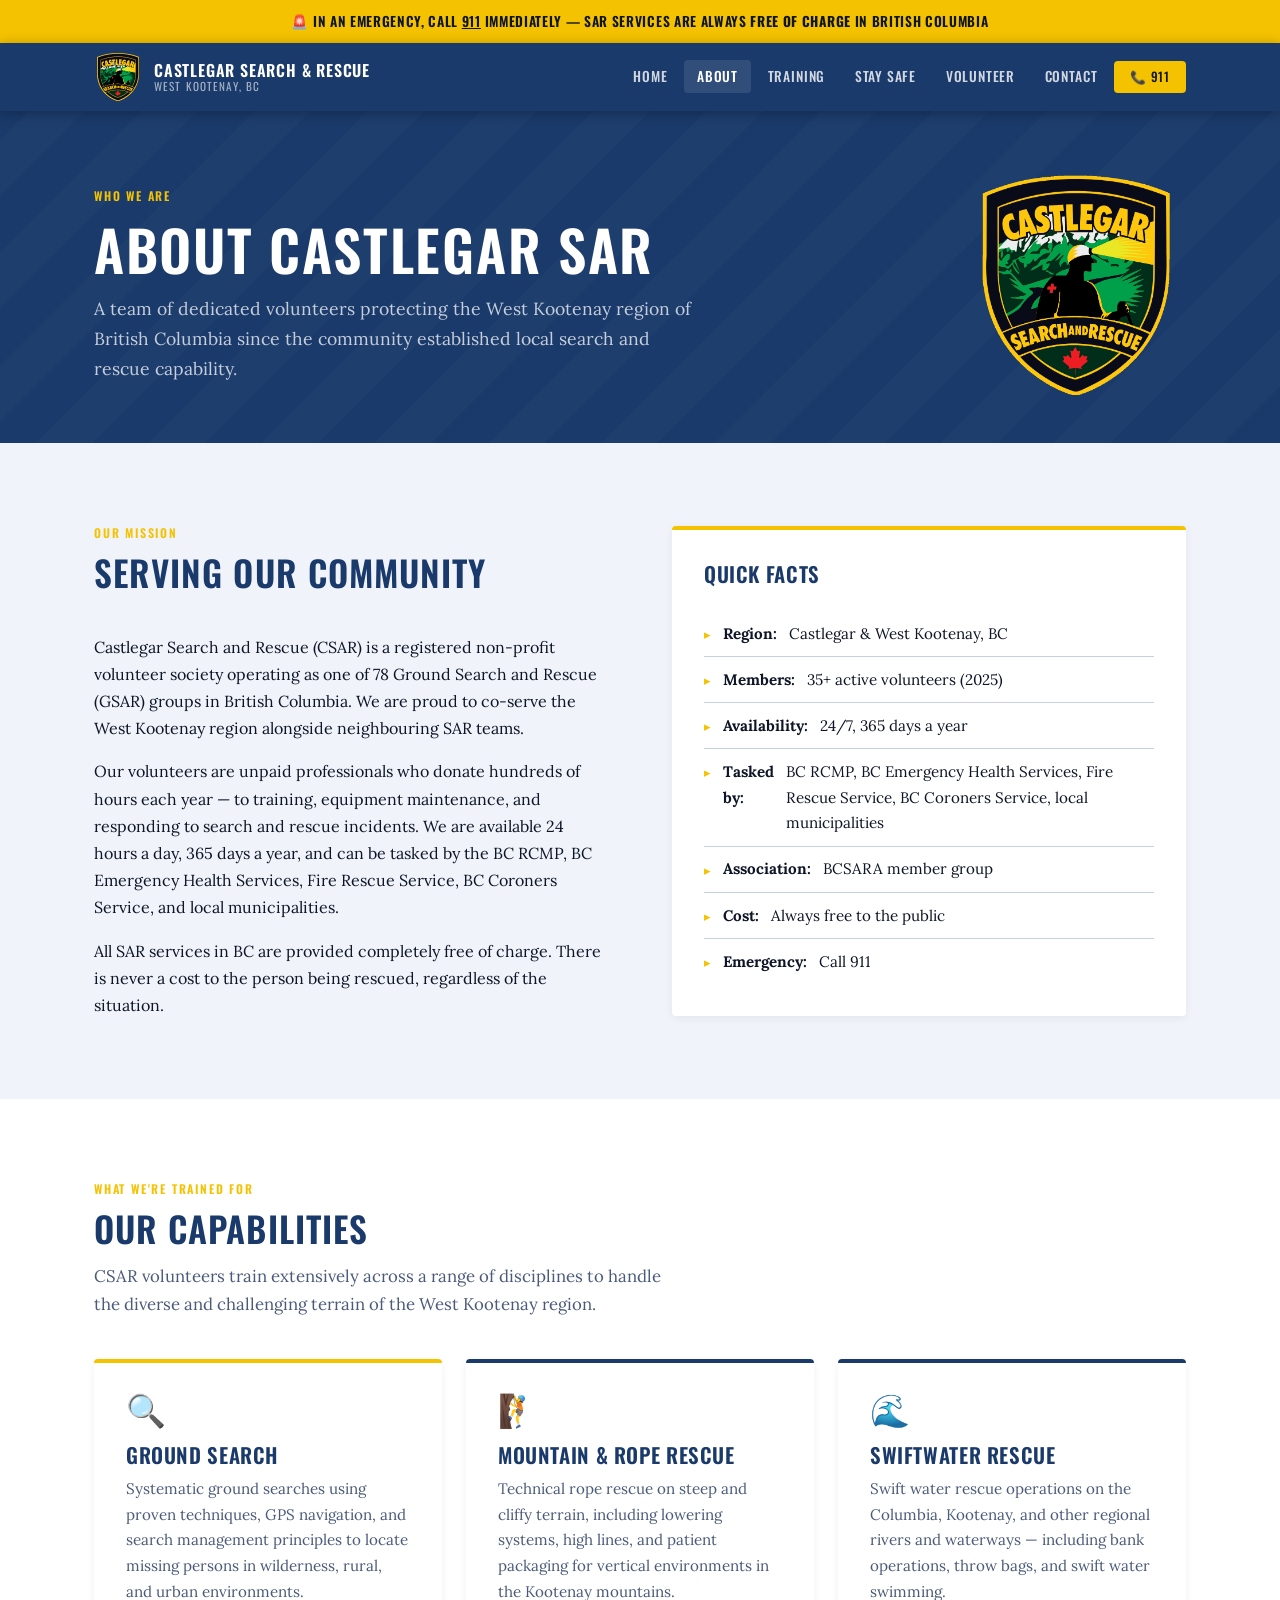
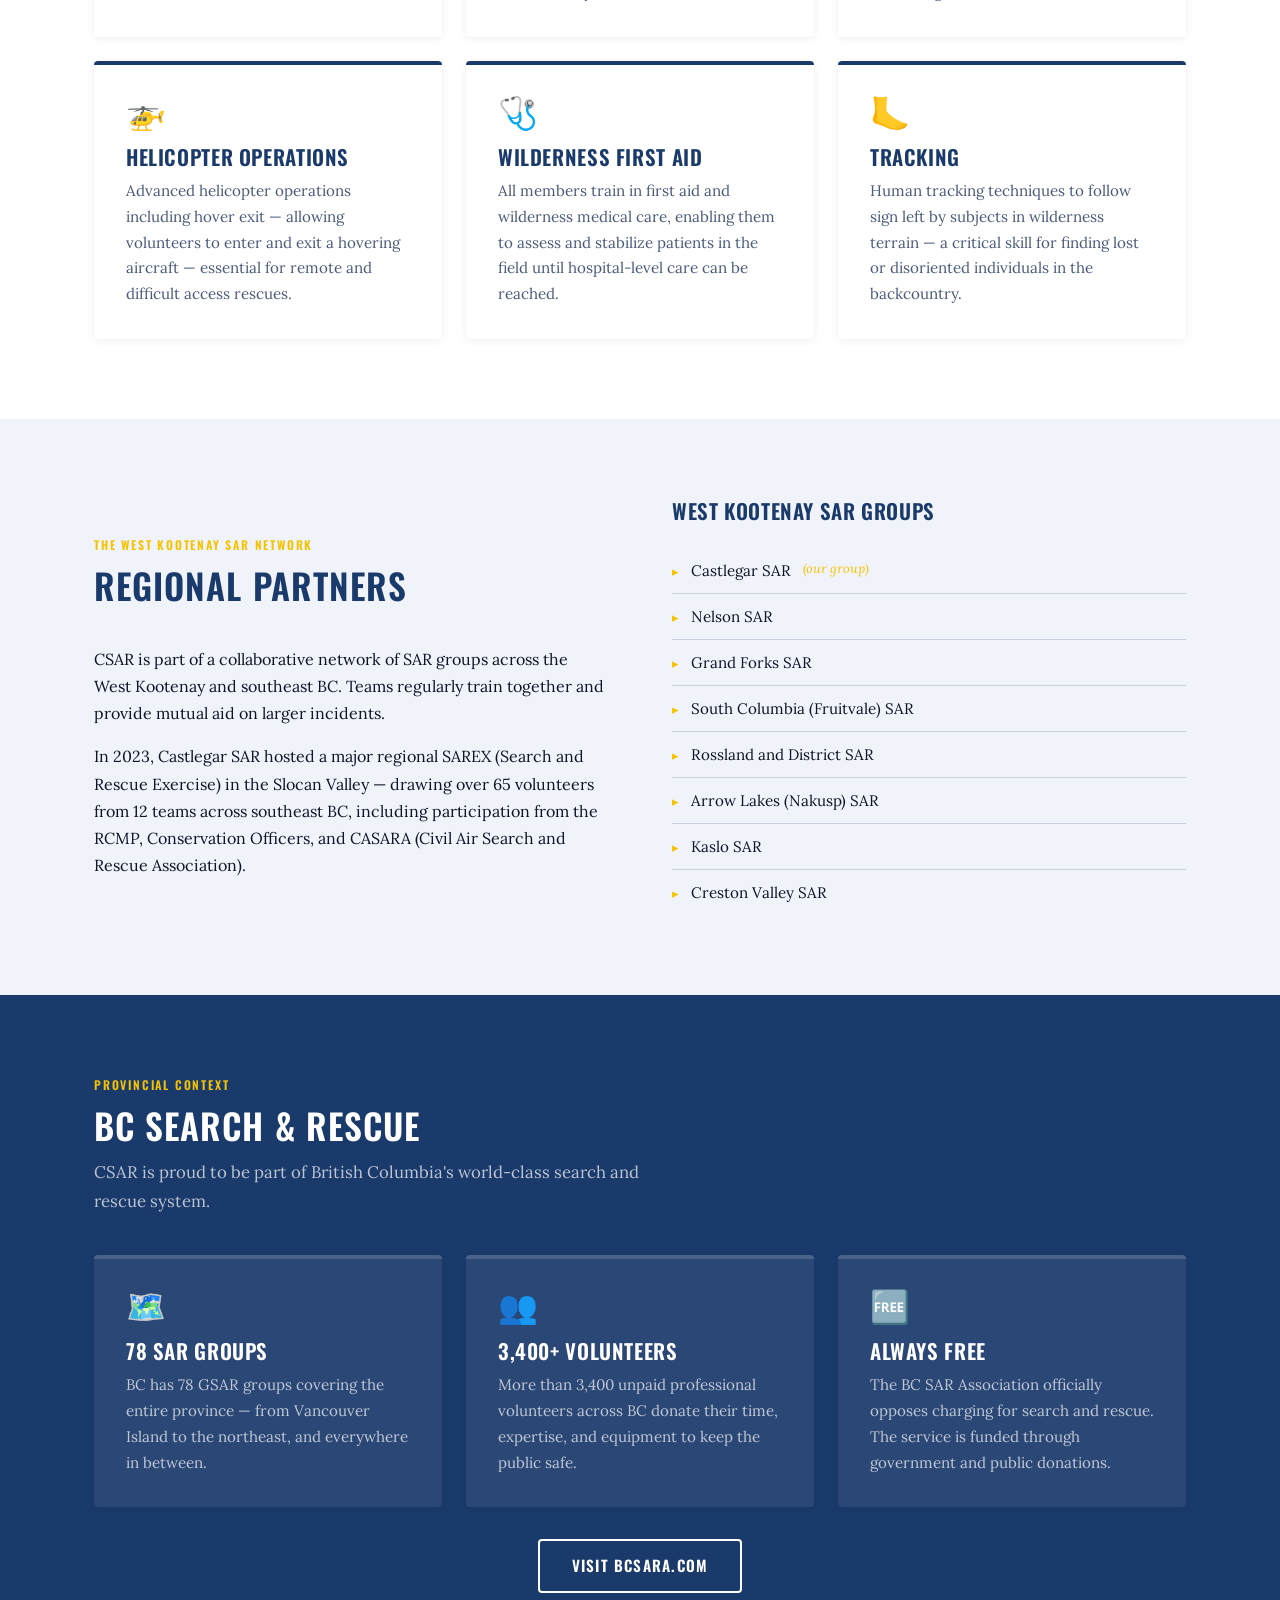
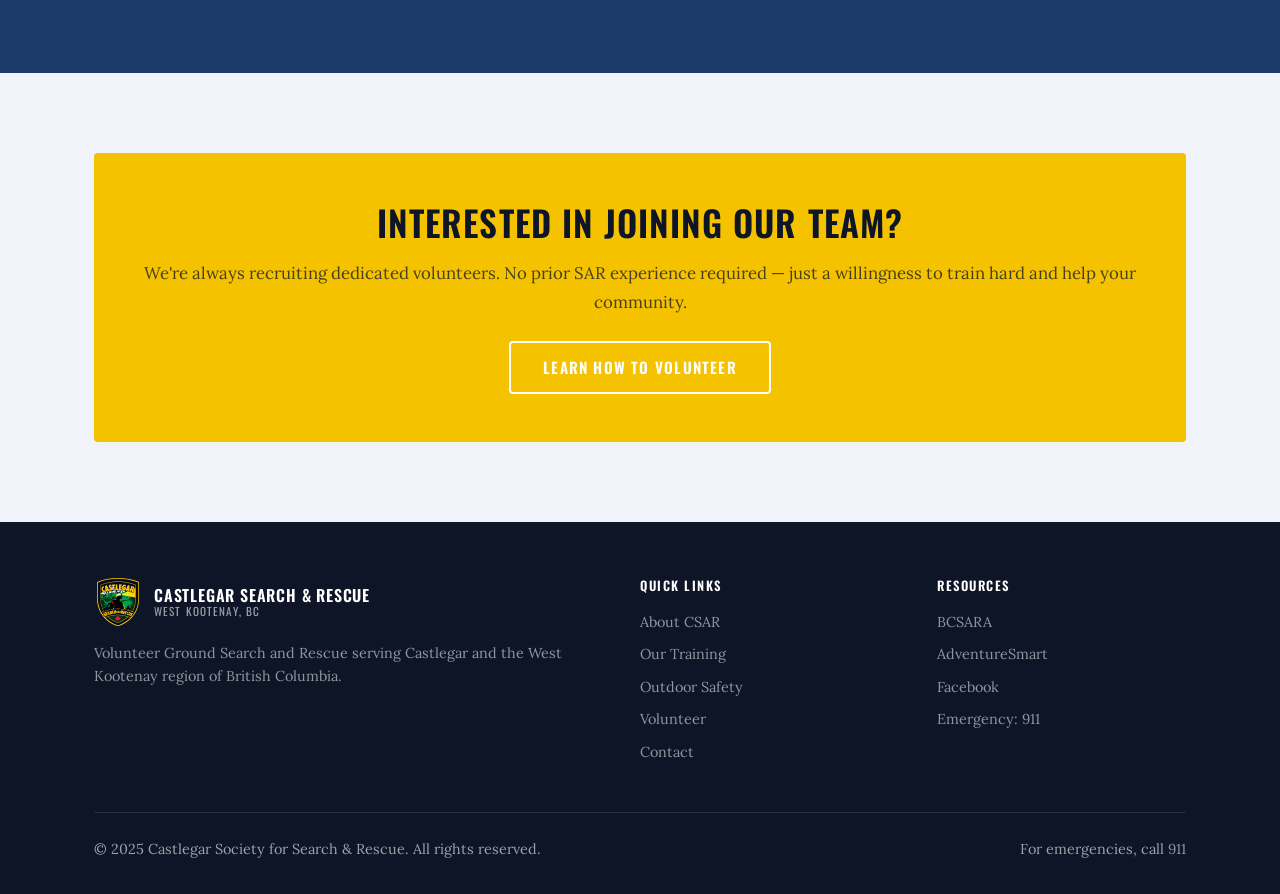
==== commit eab9fd98: "Make website mobile-friendly with comprehensive responsive design - Add mobile navigation with anima" ====
--- a/www/pages/about.html
+++ b/www/pages/about.html
@@ -50,13 +50,13 @@
   <main>
 
     <div class="page-hero">
-      <div class="container" style="display:flex;align-items:center;justify-content:space-between;gap:3rem;">
+      <div class="container page-hero-split">
         <div>
           <span class="eyebrow">Who We Are</span>
           <h1>About Castlegar SAR</h1>
           <p>A team of dedicated volunteers protecting the West Kootenay region of British Columbia since the community established local search and rescue capability.</p>
         </div>
-        <img src="../images/CSARLOGO.png" alt="Castlegar Search and Rescue Logo" style="width:220px;height:220px;object-fit:contain;flex-shrink:0;">
+        <img src="../images/CSARLOGO.png" alt="Castlegar Search and Rescue Logo" class="page-hero-logo">
       </div>
     </div>
 
--- a/www/css/style.css
+++ b/www/css/style.css
@@ -107,6 +107,14 @@
   background: transparent;
   color: var(--color-primary);
 }
+.btn--ghost {
+  background: rgba(255,255,255,0.15);
+  color: #fff;
+  border-color: transparent;
+}
+.btn--ghost:hover {
+  background: rgba(255,255,255,0.25);
+}
 
 /* ── Navigation ────────────────────────────── */
 .site-header {
@@ -141,6 +149,7 @@
   letter-spacing: 0.05em;
   text-transform: uppercase;
   line-height: 1.2;
+  min-width: 0;
 }
 .nav-logo-text span {
   display: block;
@@ -183,11 +192,14 @@
 .nav-toggle {
   display: none;
   flex-direction: column;
+  justify-content: center;
   gap: 5px;
   cursor: pointer;
   padding: 0.5rem;
   background: none;
   border: none;
+  min-width: 44px;
+  min-height: 44px;
 }
 .nav-toggle span {
   display: block;
@@ -197,22 +209,33 @@
   border-radius: 2px;
   transition: var(--transition);
 }
+.nav-toggle[aria-expanded="true"] span:nth-child(1) {
+  transform: rotate(45deg) translate(5px, 5px);
+}
+.nav-toggle[aria-expanded="true"] span:nth-child(2) {
+  opacity: 0;
+}
+.nav-toggle[aria-expanded="true"] span:nth-child(3) {
+  transform: rotate(-45deg) translate(5px, -5px);
+}
 
 /* ── Emergency Banner ──────────────────────── */
 .emergency-banner {
   background: #F5C200;
   color: var(--color-dark);
   text-align: center;
-  padding: 0.6rem 1.5rem;
-  font-family: var(--font-heading);
-  font-size: 0.9rem;
-  font-weight: 600;
-  letter-spacing: 0.08em;
-  text-transform: uppercase;
+  padding: 0.75rem 1rem;
+  font-family: var(--font-heading);
+  font-size: 0.85rem;
+  font-weight: 600;
+  letter-spacing: 0.05em;
+  text-transform: uppercase;
+  line-height: 1.4;
 }
 .emergency-banner a {
   color: var(--color-dark);
   text-decoration: underline;
+  white-space: nowrap;
 }
 
 /* ── Hero ───────────────────────────────────── */
@@ -267,6 +290,52 @@
 }
 .hero-actions { display: flex; gap: 1rem; flex-wrap: wrap; }
 
+/* ── Hero Container & Donations Block ────────── */
+.hero-container {
+  display: flex;
+  align-items: center;
+  gap: 3rem;
+}
+.donations-block {
+  flex-shrink: 0;
+  width: 300px;
+  background: var(--color-accent);
+  border-radius: var(--radius);
+  padding: 2rem;
+  color: var(--color-dark);
+}
+.donations-block h3 {
+  font-family: var(--font-heading);
+  font-size: 1.4rem;
+  font-weight: 700;
+  letter-spacing: 0.05em;
+  text-transform: uppercase;
+  color: var(--color-dark);
+  margin-bottom: 1rem;
+}
+.donations-block p {
+  font-size: 0.95rem;
+  line-height: 1.7;
+  margin-bottom: 1rem;
+}
+.donate-label {
+  font-family: var(--font-heading);
+  font-size: 0.75rem;
+  font-weight: 600;
+  letter-spacing: 0.1em;
+  text-transform: uppercase;
+  margin-bottom: 0.4rem;
+  color: var(--color-dark);
+}
+.donate-email {
+  font-family: var(--font-heading);
+  font-size: 1rem;
+  font-weight: 600;
+  color: var(--color-dark);
+  text-decoration: underline;
+  word-break: break-word;
+}
+
 /* ── Stats Bar ──────────────────────────────── */
 .stats-bar {
   background: var(--color-dark);
@@ -327,6 +396,9 @@
 .section-header {
   margin-bottom: 2.5rem;
 }
+.section-header--top {
+  margin-top: 3rem;
+}
 .section-header .eyebrow {
   font-family: var(--font-heading);
   font-size: 0.75rem;
@@ -356,6 +428,7 @@
 }
 .two-col--reverse { direction: rtl; }
 .two-col--reverse > * { direction: ltr; }
+.two-col--start { align-items: start; }
 
 /* ── Info List ──────────────────────────────── */
 .info-list { margin-top: 1.5rem; }
@@ -376,6 +449,30 @@
   margin-top: 0.2rem;
 }
 
+/* ── Step Process (volunteer page) ──────────── */
+.step {
+  display: flex;
+  gap: 1.5rem;
+  margin-bottom: 2rem;
+  align-items: flex-start;
+}
+.step-num {
+  width: 48px;
+  height: 48px;
+  border-radius: 50%;
+  background: var(--color-accent);
+  color: #fff;
+  font-family: var(--font-heading);
+  font-size: 1.3rem;
+  font-weight: 700;
+  display: flex;
+  align-items: center;
+  justify-content: center;
+  flex-shrink: 0;
+}
+.step-content h3 { color: var(--color-primary); margin-bottom: 0.4rem; }
+.step-content p { color: var(--color-mid); font-size: 0.95rem; margin: 0; }
+
 /* ── Call to Action Block ───────────────────── */
 .cta-block {
   background: var(--color-accent);
@@ -386,6 +483,81 @@
 }
 .cta-block h2 { color: var(--color-dark); margin-bottom: 1rem; }
 .cta-block p { color: rgba(13,21,38,0.75); margin-bottom: 1.5rem; font-size: 1.05rem; }
+.cta-block-actions {
+  display: flex;
+  gap: 1rem;
+  justify-content: center;
+  flex-wrap: wrap;
+}
+
+/* ── Training Table ─────────────────────────── */
+.training-table {
+  width: 100%;
+  border-collapse: collapse;
+  margin-top: 1.5rem;
+  font-family: var(--font-body);
+  font-size: 0.95rem;
+}
+.training-table th {
+  background: var(--color-primary);
+  color: #fff;
+  font-family: var(--font-heading);
+  font-weight: 600;
+  letter-spacing: 0.05em;
+  text-transform: uppercase;
+  font-size: 0.8rem;
+  padding: 0.75rem 1rem;
+  text-align: left;
+}
+.training-table td {
+  padding: 0.75rem 1rem;
+  border-bottom: 1px solid var(--color-border);
+}
+.training-table tr:last-child td { border-bottom: none; }
+.training-table tr:nth-child(even) td { background: rgba(0,0,0,0.03); }
+
+/* ── Three T (safety page) ──────────────────── */
+.three-t {
+  background: var(--color-white);
+  border-radius: var(--radius);
+  padding: 2.5rem;
+  box-shadow: 0 2px 8px rgba(0,0,0,0.07);
+  border-left: 6px solid var(--color-accent);
+}
+.three-t h3 { color: var(--color-primary); font-size: 1.5rem; margin-bottom: 0.5rem; }
+.three-t .t-number {
+  font-family: var(--font-heading);
+  font-size: 3rem;
+  font-weight: 700;
+  color: var(--color-accent);
+  line-height: 1;
+  margin-bottom: 0.75rem;
+}
+.three-t-grid {
+  display: grid;
+  grid-template-columns: 1fr;
+  gap: 1.5rem;
+  margin-top: 2rem;
+}
+
+/* ── Essentials Grid (safety page) ──────────── */
+.essentials-grid {
+  display: grid;
+  grid-template-columns: repeat(auto-fill, minmax(180px, 1fr));
+  gap: 1rem;
+  margin-top: 1.5rem;
+}
+.essential-item {
+  background: var(--color-white);
+  border: 1px solid var(--color-border);
+  border-radius: var(--radius);
+  padding: 1rem 1.25rem;
+  font-size: 0.9rem;
+  display: flex;
+  align-items: center;
+  gap: 0.75rem;
+}
+.essential-item span { font-size: 1.4rem; }
 
 /* ── Page Header (inner pages) ─────────────── */
 .page-hero {
@@ -415,6 +587,20 @@
 .page-hero h1 { color: var(--color-white); }
 .page-hero p { color: rgba(255,255,255,0.75); margin-top: 0.75rem; font-size: 1.1rem; max-width: 600px; }
 
+/* Page hero with logo/image */
+.page-hero-split {
+  display: flex;
+  align-items: center;
+  justify-content: space-between;
+  gap: 3rem;
+}
+.page-hero-logo {
+  width: 220px;
+  height: 220px;
+  object-fit: contain;
+  flex-shrink: 0;
+}
+
 /* ── Footer ─────────────────────────────────── */
 .site-footer {
   background: var(--color-dark);
@@ -463,32 +649,134 @@
   .two-col--reverse { direction: ltr; }
   .footer-grid { grid-template-columns: 1fr 1fr; }
   .footer-brand { grid-column: span 2; }
+  .hero-container { flex-direction: column; align-items: stretch; }
+  .hero-inner { max-width: 100%; }
+  .donations-block { width: 100%; max-width: 400px; margin: 0 auto; }
+  .page-hero-split { flex-direction: column; text-align: center; }
+  .page-hero-logo { width: 160px; height: 160px; margin: 0 auto; }
 }
 
 @media (max-width: 768px) {
+  .nav-inner { height: auto; min-height: 68px; padding: 0.75rem 1.5rem; }
+  .nav-logo { gap: 0.5rem; }
+  .nav-logo-icon { width: 40px; height: 40px; }
+  .nav-logo-text { font-size: 0.9rem; }
+  .nav-logo-text span { font-size: 0.65rem; }
   .nav-links {
     display: none;
     position: absolute;
-    top: 68px;
+    top: 100%;
     left: 0;
     right: 0;
-    background: var(--color-primary);
+    background: #152a4f;
     padding: 1rem 1.5rem 1.5rem;
     flex-direction: column;
-    align-items: flex-start;
+    align-items: stretch;
     box-shadow: 0 4px 12px rgba(0,0,0,0.3);
+    max-height: calc(100vh - 68px);
+    overflow-y: auto;
   }
   .nav-links.open { display: flex; }
+  .nav-links li { width: 100%; }
+  .nav-links a {
+    padding: 0.75rem 1rem;
+    border-radius: var(--radius);
+    width: 100%;
+  }
+  .nav-links .btn--emergency {
+    text-align: center;
+    padding: 0.85rem 1rem;
+    margin-top: 0.5rem;
+  }
   .nav-toggle { display: flex; }
-  .site-header { position: relative; }
+  .site-header { position: sticky; }
   .footer-grid { grid-template-columns: 1fr; }
   .footer-brand { grid-column: span 1; }
   .section { padding: 3.5rem 0; }
-}
-
-@media (max-width: 480px) {
-  .hero { padding: 4rem 0 3.5rem; }
-  .hero-actions { flex-direction: column; }
-  .hero-actions .btn { text-align: center; }
-  .cta-block { padding: 2rem 1.5rem; }
-}
+  .container { padding: 0 1.25rem; }
+  .stats-grid { gap: 1.5rem; }
+  .stat-number { font-size: 2rem; }
+  .cards-grid { grid-template-columns: 1fr; }
+}
+
+@media (max-width: 600px) {
+  .emergency-banner {
+    font-size: 0.75rem;
+    padding: 0.6rem 0.75rem;
+    letter-spacing: 0.03em;
+  }
+  .emergency-banner strong { white-space: nowrap; }
+  .nav-logo-text { display: none; }
+  .nav-logo-text::after {
+    content: 'CSAR';
+    display: block;
+    font-family: var(--font-heading);
+    font-weight: 600;
+    font-size: 1.1rem;
+    letter-spacing: 0.08em;
+    color: var(--color-white);
+  }
+  .hero { padding: 3rem 0; }
+  .hero-badge { font-size: 0.7rem; padding: 0.25rem 0.75rem; margin-bottom: 1rem; }
+  .hero-lead { font-size: 1rem; }
+  .hero-actions { flex-direction: column; width: 100%; }
+  .hero-actions .btn {
+    width: 100%;
+    text-align: center;
+    padding: 0.85rem 1.5rem;
+  }
+  .donations-block { padding: 1.5rem; max-width: 100%; }
+  .donations-block h3 { font-size: 1.2rem; }
+  .donations-block p { font-size: 0.9rem; }
+  .stats-bar { padding: 2rem 0; }
+  .stats-grid { grid-template-columns: repeat(2, 1fr); gap: 1.5rem 1rem; }
+  .stats-grid > div:nth-child(3),
+  .stats-grid > div:nth-child(4) { grid-column: span 2; }
+  .stat-number { font-size: 1.75rem; }
+  .stat-label { font-size: 0.7rem; }
+  .card { padding: 1.5rem; }
+  .cta-block { padding: 2rem 1.25rem; }
+  .section-header p { font-size: 0.95rem; }
+  .info-list li { font-size: 0.9rem; }
+  .footer { padding: 2.5rem 0 1.5rem; }
+  .footer-bottom { flex-direction: column; align-items: flex-start; gap: 0.75rem; }
+  .footer-bottom span { font-size: 0.85rem; }
+  .page-hero { padding: 2.5rem 0 2rem; }
+  .page-hero-split { gap: 1.5rem; }
+  .page-hero-logo { width: 120px; height: 120px; }
+  .page-hero h1 { font-size: 1.75rem; }
+  .page-hero p { font-size: 0.95rem; }
+  .step { gap: 1rem; margin-bottom: 1.5rem; }
+  .step-num { width: 40px; height: 40px; font-size: 1.1rem; }
+  .step-content h3 { font-size: 1.1rem; }
+  .step-content p { font-size: 0.9rem; }
+  .training-table {
+    font-size: 0.85rem;
+    display: block;
+    overflow-x: auto;
+    white-space: nowrap;
+  }
+  .training-table th,
+  .training-table td { padding: 0.6rem 0.75rem; }
+  .cta-block-actions { flex-direction: column; width: 100%; }
+  .cta-block-actions .btn { width: 100%; text-align: center; }
+  .three-t { padding: 1.5rem; }
+  .three-t h3 { font-size: 1.2rem; }
+  .three-t .t-number { font-size: 2rem; }
+  .essentials-grid { grid-template-columns: repeat(2, 1fr); gap: 0.75rem; }
+  .essential-item { padding: 0.85rem 1rem; font-size: 0.85rem; flex-direction: column; text-align: center; gap: 0.5rem; }
+  .essential-item span { font-size: 1.2rem; }
+}
+
+@media (max-width: 400px) {
+  html { font-size: 15px; }
+  .nav-logo-icon { width: 36px; height: 36px; }
+  .nav-logo-text::after { font-size: 1rem; }
+  .hero h1 { font-size: 1.75rem; }
+  .btn { padding: 0.7rem 1.5rem; font-size: 0.85rem; }
+  .card { padding: 1.25rem; }
+  .stat-number { font-size: 1.5rem; }
+  .essentials-grid { grid-template-columns: 1fr; }
+  .essential-item { flex-direction: row; text-align: left; }
+  .page-hero-logo { width: 100px; height: 100px; }
+}
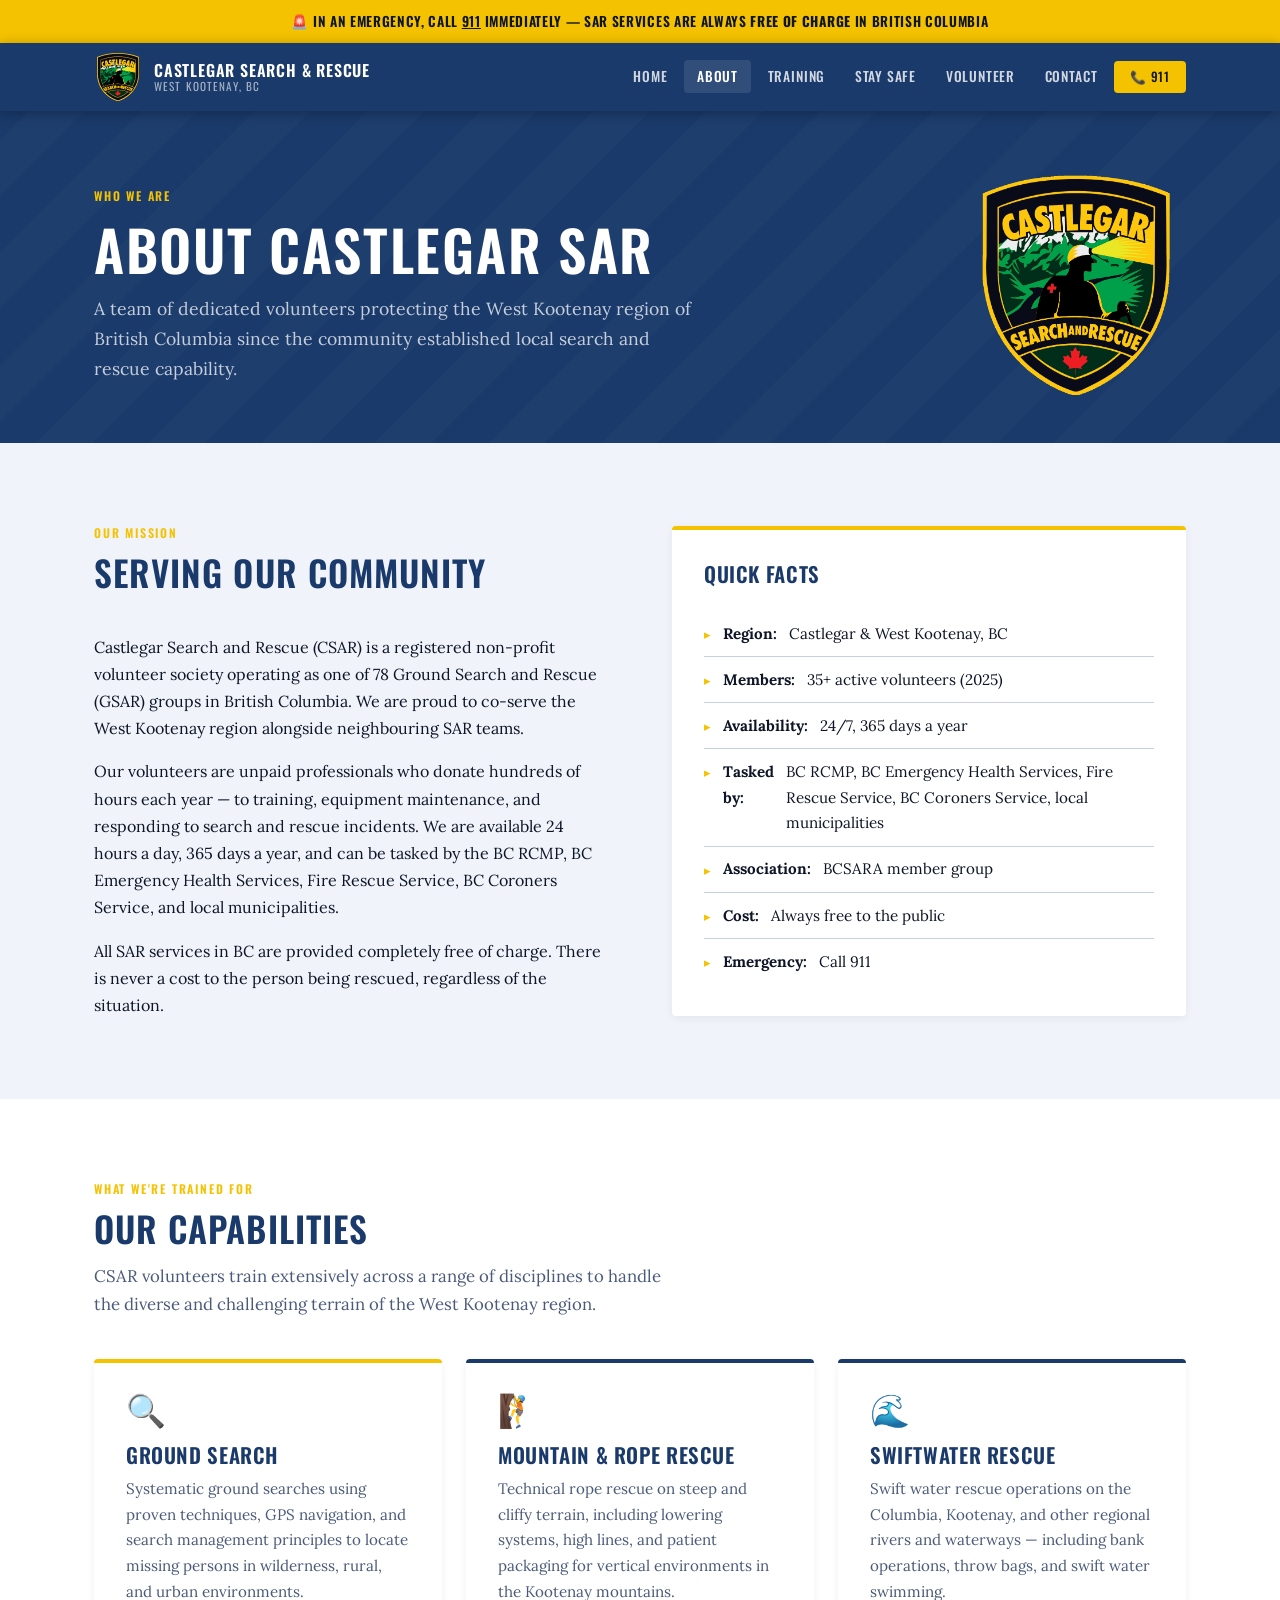
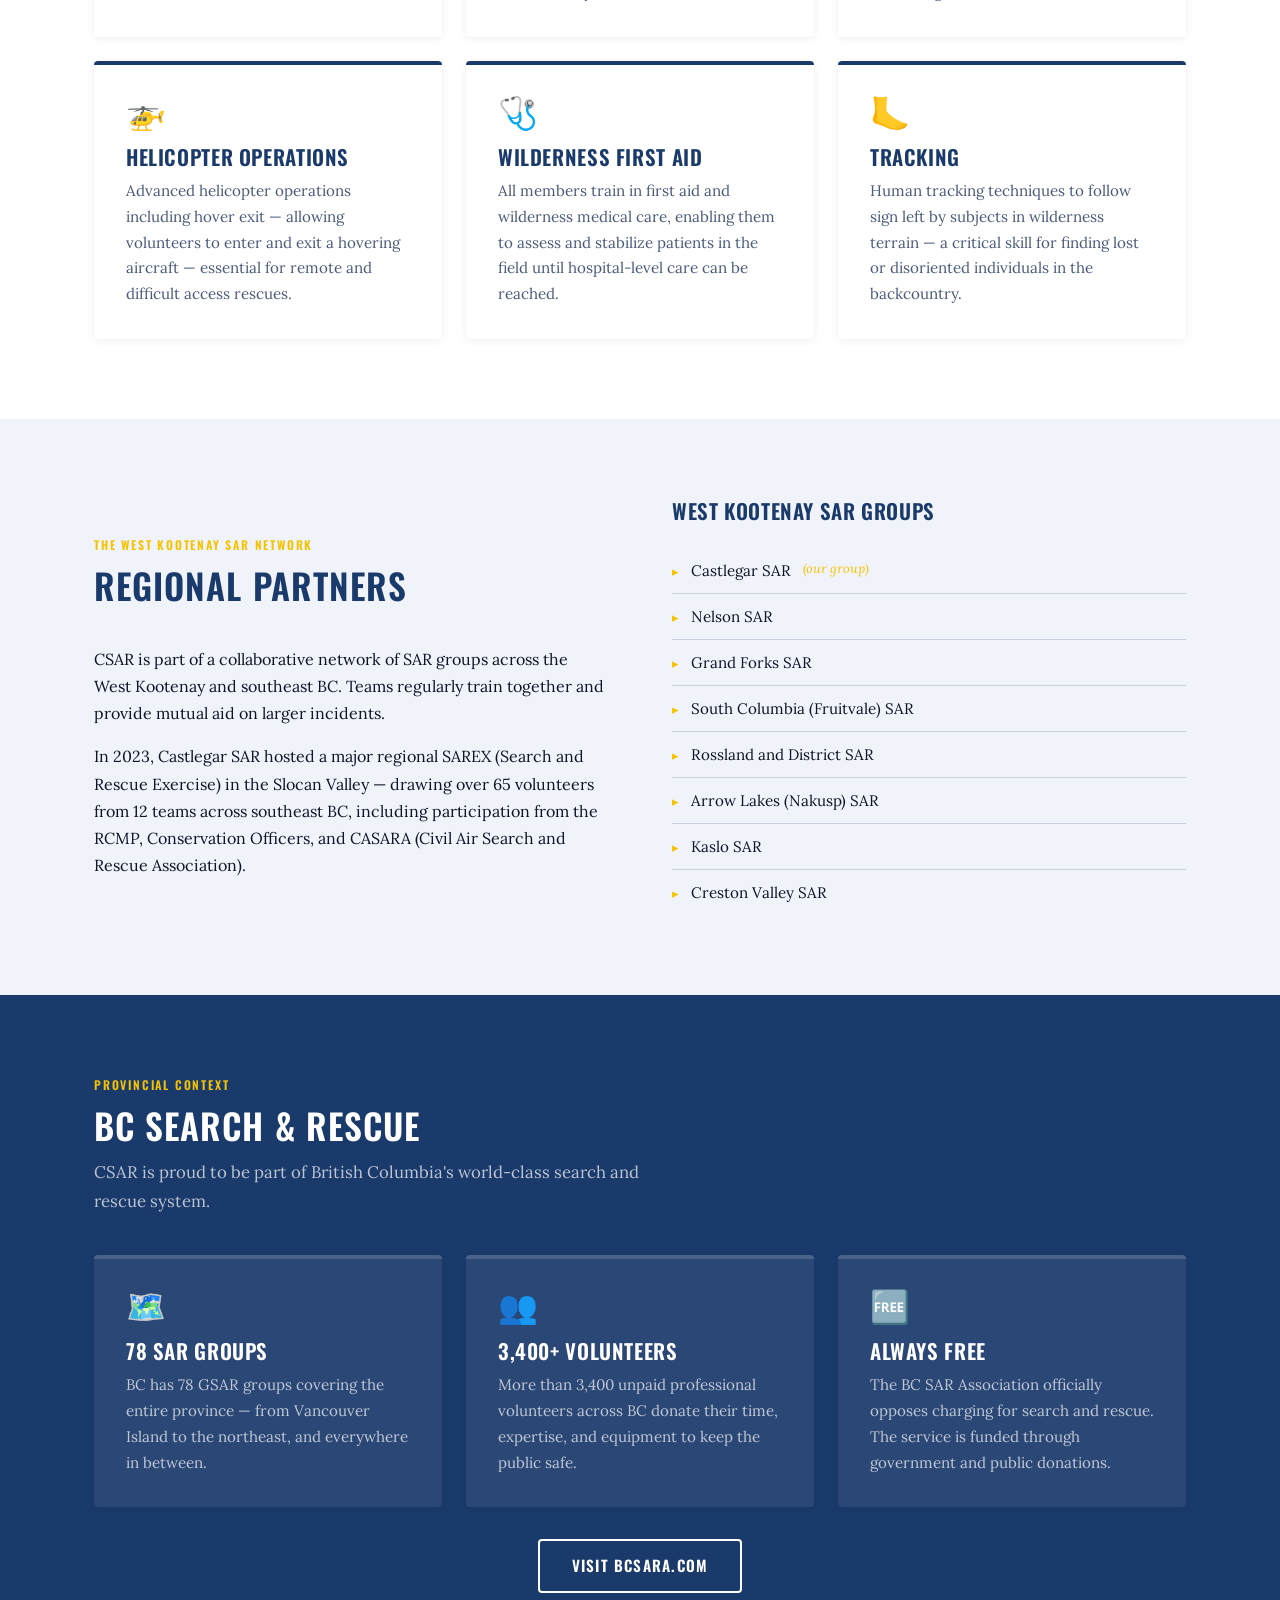
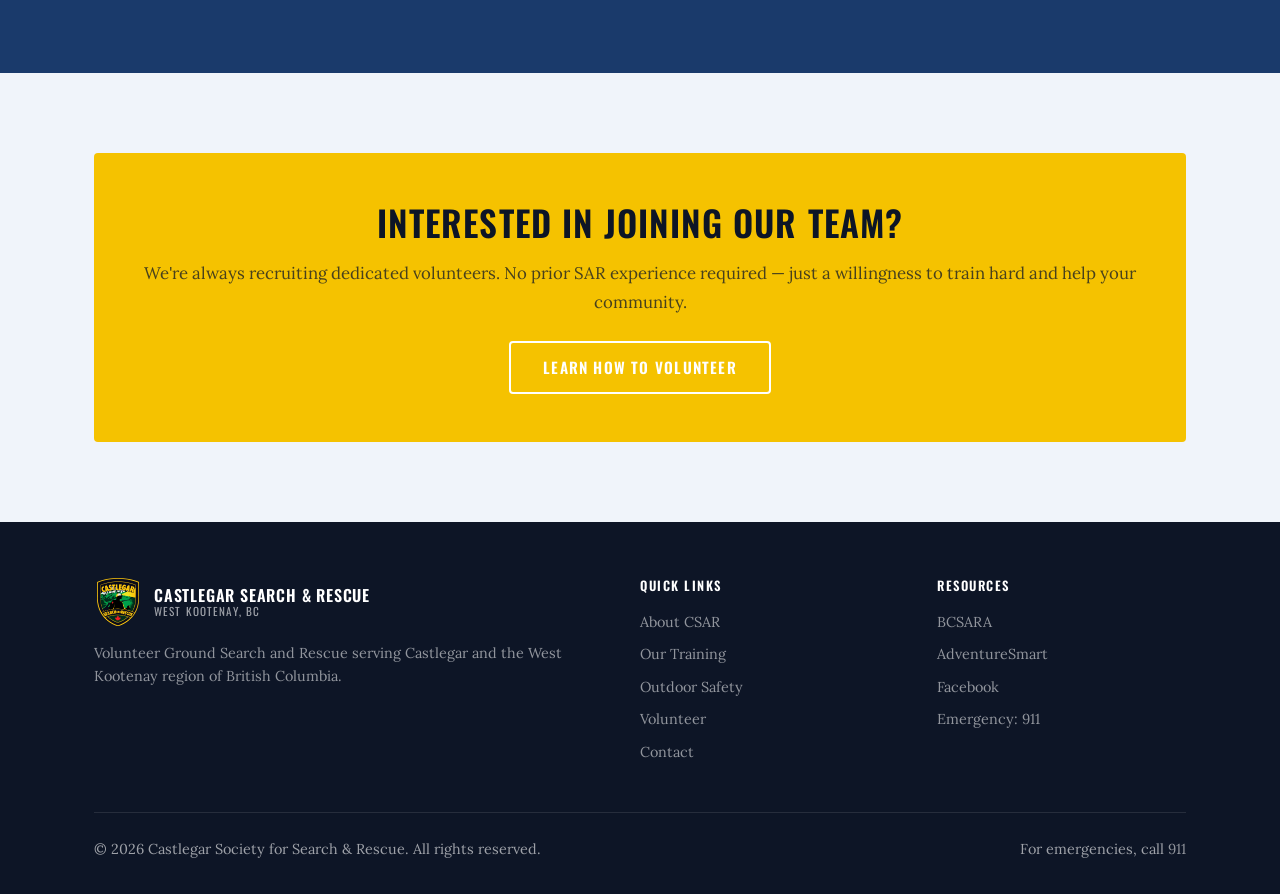
==== commit a2c9e261: "Update copyright year to 2026 Update footer copyright text from 2025 to 2026 across all pages.  Co-A" ====
--- a/www/pages/about.html
+++ b/www/pages/about.html
@@ -3,6 +3,7 @@
 <head>
   <meta charset="UTF-8" />
   <meta name="viewport" content="width=device-width, initial-scale=1.0" />
+  <link rel="icon" type="image/svg+xml" href="../favicon.svg">
   <title>About Us | Castlegar Search and Rescue</title>
   <meta name="description" content="Learn about Castlegar Search and Rescue — our mission, history, capabilities, and the West Kootenay region we serve." />
   <link rel="canonical" href="https://castlegarsar.ca/pages/about.html" />
@@ -251,7 +252,7 @@
         </div>
       </div>
       <div class="footer-bottom">
-        <span>© 2025 Castlegar Society for Search &amp; Rescue. All rights reserved.</span>
+        <span>© 2026 Castlegar Society for Search &amp; Rescue. All rights reserved.</span>
         <span>For emergencies, call <a href="tel:911">911</a></span>
       </div>
     </div>
--- a/www/css/style.css
+++ b/www/css/style.css
@@ -295,6 +295,8 @@
   display: flex;
   align-items: center;
   gap: 3rem;
+  position: relative;
+  z-index: 1;
 }
 .donations-block {
   flex-shrink: 0;
@@ -303,6 +305,8 @@
   border-radius: var(--radius);
   padding: 2rem;
   color: var(--color-dark);
+  position: relative;
+  z-index: 1;
 }
 .donations-block h3 {
   font-family: var(--font-heading);
